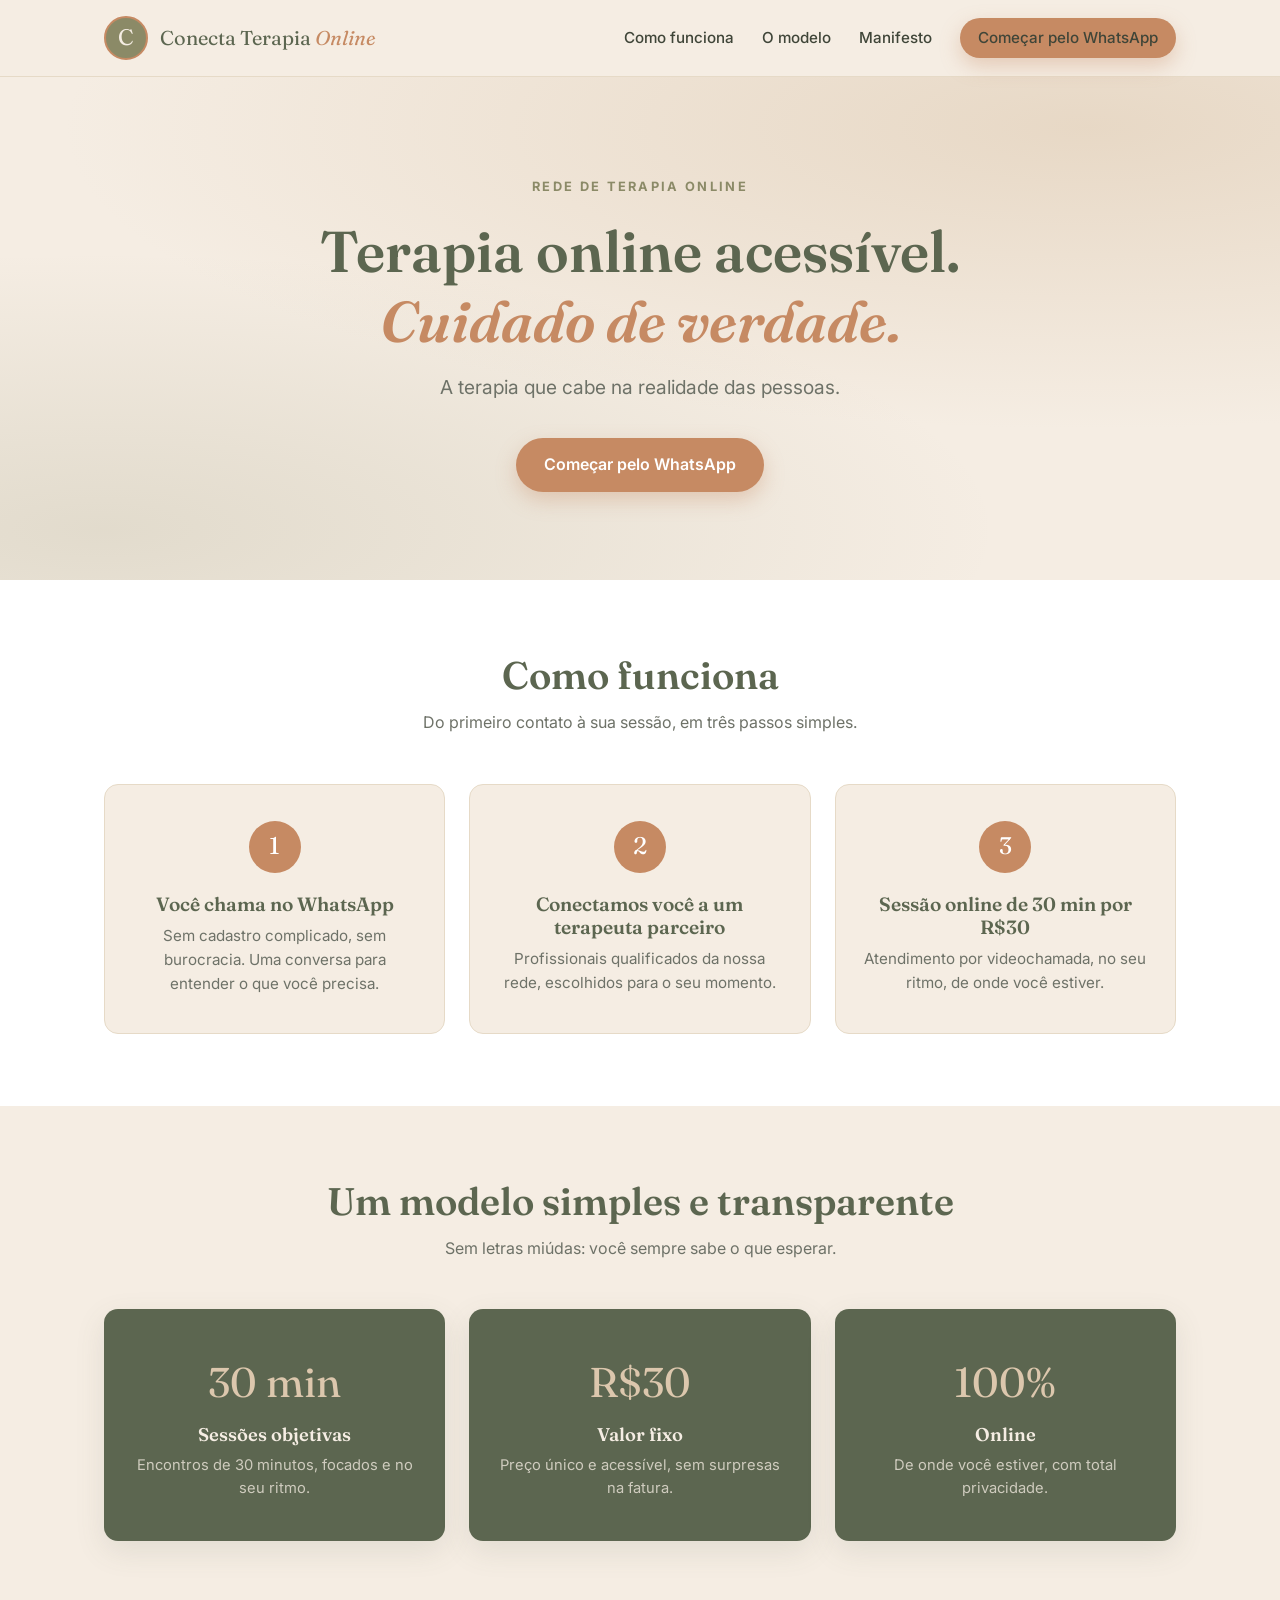
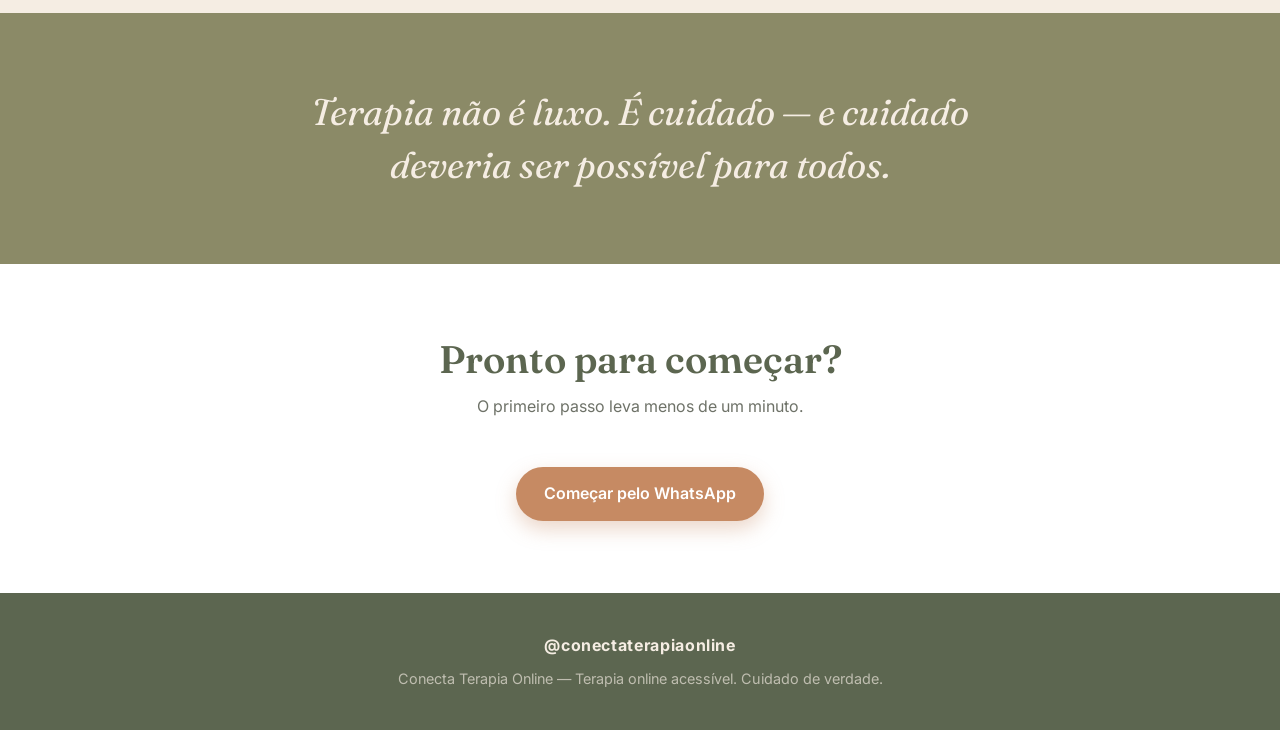
==== index.html @ 17792df7 "Esqueleto inicial: site público + painel de gestão (sem banco de dados)" ====
<!DOCTYPE html>
<html lang="pt-BR">
<head>
  <meta charset="UTF-8">
  <meta name="viewport" content="width=device-width, initial-scale=1.0">
  <title>Conecta Terapia Online — Terapia online acessível</title>
  <meta name="description" content="Terapia online acessível. Sessões de 30 minutos por R$30, com terapeutas parceiros. Cuidado de verdade.">
  <link rel="preconnect" href="https://fonts.googleapis.com">
  <link rel="preconnect" href="https://fonts.gstatic.com" crossorigin>
  <link href="https://fonts.googleapis.com/css2?family=Fraunces:ital,opsz,wght@0,9..144,400;0,9..144,600;1,9..144,400;1,9..144,600&family=Inter:wght@400;500;600;700&display=swap" rel="stylesheet">
  <link rel="stylesheet" href="css/style.css">
</head>
<body>

  <header class="cabecalho">
    <div class="container">
      <a class="marca" href="#">
        <span class="marca-selo">C</span>
        <span class="marca-nome">Conecta Terapia <span>Online</span></span>
      </a>
      <nav class="nav-links">
        <a href="#como-funciona">Como funciona</a>
        <a href="#modelo">O modelo</a>
        <a href="#manifesto">Manifesto</a>
        <a class="btn btn-primario btn-pequeno" href="#" data-whatsapp>Começar pelo WhatsApp</a>
      </nav>
    </div>
  </header>

  <main>
    <section class="hero">
      <div class="container">
        <span class="hero-selo">Rede de terapia online</span>
        <h1>Terapia online acessível. <em>Cuidado de verdade.</em></h1>
        <p class="hero-apoio">A terapia que cabe na realidade das pessoas.</p>
        <a class="btn btn-primario" href="#" data-whatsapp>Começar pelo WhatsApp</a>
      </div>
    </section>

    <section class="secao secao-alternada" id="como-funciona">
      <div class="container">
        <h2 class="secao-titulo">Como funciona</h2>
        <p class="secao-sub">Do primeiro contato à sua sessão, em três passos simples.</p>
        <div class="passos">
          <div class="passo">
            <div class="passo-numero">1</div>
            <h3>Você chama no WhatsApp</h3>
            <p>Sem cadastro complicado, sem burocracia. Uma conversa para entender o que você precisa.</p>
          </div>
          <div class="passo">
            <div class="passo-numero">2</div>
            <h3>Conectamos você a um terapeuta parceiro</h3>
            <p>Profissionais qualificados da nossa rede, escolhidos para o seu momento.</p>
          </div>
          <div class="passo">
            <div class="passo-numero">3</div>
            <h3>Sessão online de 30 min por R$30</h3>
            <p>Atendimento por videochamada, no seu ritmo, de onde você estiver.</p>
          </div>
        </div>
      </div>
    </section>

    <section class="secao" id="modelo">
      <div class="container">
        <h2 class="secao-titulo">Um modelo simples e transparente</h2>
        <p class="secao-sub">Sem letras miúdas: você sempre sabe o que esperar.</p>
        <div class="modelo-cards">
          <div class="modelo-card">
            <div class="valor">30 min</div>
            <h3>Sessões objetivas</h3>
            <p>Encontros de 30 minutos, focados e no seu ritmo.</p>
          </div>
          <div class="modelo-card">
            <div class="valor">R$30</div>
            <h3>Valor fixo</h3>
            <p>Preço único e acessível, sem surpresas na fatura.</p>
          </div>
          <div class="modelo-card">
            <div class="valor">100%</div>
            <h3>Online</h3>
            <p>De onde você estiver, com total privacidade.</p>
          </div>
        </div>
      </div>
    </section>

    <section class="secao manifesto" id="manifesto">
      <div class="container">
        <blockquote>Terapia não é luxo. É cuidado — e cuidado deveria ser possível para todos.</blockquote>
      </div>
    </section>

    <section class="secao secao-alternada">
      <div class="container" style="text-align: center;">
        <h2 class="secao-titulo">Pronto para começar?</h2>
        <p class="secao-sub">O primeiro passo leva menos de um minuto.</p>
        <a class="btn btn-primario" href="#" data-whatsapp>Começar pelo WhatsApp</a>
      </div>
    </section>
  </main>

  <footer class="rodape">
    <div class="container">
      <div class="assinatura">@conectaterapiaonline</div>
      <p>Conecta Terapia Online — Terapia online acessível. Cuidado de verdade.</p>
    </div>
  </footer>

</body>
</html>
---- css/style.css ----
/* ============================================================
   Conecta Terapia Online — Esqueleto
   Estilos compartilhados · Identidade v4
   ============================================================ */

:root {
  --oliva: #8B8A67;
  --creme: #F5EDE3;
  --bege: #DCC7AD;
  --terracota: #C68A63;
  --escuro: #5C6650;

  --branco: #FFFFFF;
  --texto: #3F4538;
  --texto-suave: #6E7268;
  --borda: #E6DAC7;
  --fundo: var(--creme);
  --sombra: 0 10px 30px rgba(92, 102, 80, 0.12);
  --raio: 14px;

  --fonte-titulo: 'Fraunces', Georgia, 'Times New Roman', serif;
  --fonte-texto: 'Inter', system-ui, -apple-system, 'Segoe UI', sans-serif;
}

/* ---------- Reset ---------- */
*, *::before, *::after { box-sizing: border-box; margin: 0; padding: 0; }

html { scroll-behavior: smooth; }

body {
  font-family: var(--fonte-texto);
  background: var(--fundo);
  color: var(--texto);
  line-height: 1.6;
  -webkit-font-smoothing: antialiased;
}

img { max-width: 100%; display: block; }
a { color: inherit; }

h1, h2, h3, h4 {
  font-family: var(--fonte-titulo);
  color: var(--escuro);
  line-height: 1.2;
  font-weight: 600;
}

.container {
  width: 100%;
  max-width: 1120px;
  margin: 0 auto;
  padding: 0 24px;
}

/* ---------- Botões ---------- */
.btn {
  display: inline-flex;
  align-items: center;
  justify-content: center;
  gap: 8px;
  padding: 14px 28px;
  border-radius: 999px;
  font-family: var(--fonte-texto);
  font-weight: 600;
  font-size: 1rem;
  text-decoration: none;
  border: none;
  cursor: pointer;
  transition: transform .15s ease, box-shadow .15s ease, background .15s ease;
}

.btn:hover { transform: translateY(-2px); }

.btn-primario {
  background: var(--terracota);
  color: #fff;
  box-shadow: 0 8px 20px rgba(198, 138, 99, 0.35);
}

.btn-primario:hover { background: #B87A55; }

.btn-oliva { background: var(--oliva); color: #fff; }
.btn-oliva:hover { background: #7A7A58; }

.btn-contorno {
  background: transparent;
  color: var(--escuro);
  border: 2px solid var(--oliva);
}

.btn-pequeno { padding: 8px 18px; font-size: .875rem; }

/* ---------- Site público ---------- */
.cabecalho {
  background: var(--creme);
  border-bottom: 1px solid var(--borda);
  position: sticky;
  top: 0;
  z-index: 50;
}

.cabecalho .container {
  display: flex;
  align-items: center;
  justify-content: space-between;
  padding-top: 16px;
  padding-bottom: 16px;
}

.marca { display: flex; align-items: center; gap: 12px; text-decoration: none; }

.marca-selo {
  width: 44px;
  height: 44px;
  border-radius: 50%;
  background: var(--oliva);
  color: var(--creme);
  display: flex;
  align-items: center;
  justify-content: center;
  font-family: var(--fonte-titulo);
  font-size: 1.4rem;
  border: 2px solid var(--terracota);
}

.marca-nome { font-family: var(--fonte-titulo); font-size: 1.25rem; color: var(--escuro); }
.marca-nome span { color: var(--terracota); font-style: italic; }

.nav-links { display: flex; gap: 28px; align-items: center; }
.nav-links a { text-decoration: none; font-weight: 500; color: var(--texto); font-size: .95rem; }
.nav-links a:hover { color: var(--terracota); }

/* Hero */
.hero {
  background:
    radial-gradient(ellipse 80% 60% at 85% 10%, rgba(220, 199, 173, .55), transparent),
    radial-gradient(ellipse 70% 55% at 8% 90%, rgba(139, 138, 103, .18), transparent),
    var(--creme);
  padding: 96px 0 88px;
  text-align: center;
}

.hero-selo {
  display: inline-block;
  font-size: .8rem;
  letter-spacing: .18em;
  text-transform: uppercase;
  color: var(--oliva);
  font-weight: 700;
  margin-bottom: 20px;
}

.hero h1 { font-size: clamp(2.2rem, 5vw, 3.6rem); max-width: 760px; margin: 0 auto 16px; }
.hero h1 em { color: var(--terracota); font-style: italic; }
.hero-apoio { font-size: 1.2rem; color: var(--texto-suave); max-width: 560px; margin: 0 auto 36px; }

/* Seções */
.secao { padding: 72px 0; }
.secao-alternada { background: var(--branco); }

.secao-titulo { text-align: center; font-size: clamp(1.7rem, 3.5vw, 2.4rem); margin-bottom: 12px; }
.secao-sub { text-align: center; color: var(--texto-suave); max-width: 620px; margin: 0 auto 48px; }

/* Passos */
.passos { display: grid; grid-template-columns: repeat(3, 1fr); gap: 24px; }

.passo {
  background: var(--creme);
  border: 1px solid var(--borda);
  border-radius: var(--raio);
  padding: 36px 28px;
  text-align: center;
}

.passo-numero {
  width: 52px; height: 52px;
  border-radius: 50%;
  background: var(--terracota);
  color: #fff;
  font-family: var(--fonte-titulo);
  font-size: 1.5rem;
  display: flex; align-items: center; justify-content: center;
  margin: 0 auto 20px;
}

.passo h3 { font-size: 1.2rem; margin-bottom: 8px; }
.passo p { color: var(--texto-suave); font-size: .95rem; }

/* Cards do modelo */
.modelo-cards { display: grid; grid-template-columns: repeat(3, 1fr); gap: 24px; }

.modelo-card {
  background: var(--escuro);
  color: var(--creme);
  border-radius: var(--raio);
  padding: 40px 28px;
  text-align: center;
  box-shadow: var(--sombra);
}

.modelo-card .valor { font-family: var(--fonte-titulo); font-size: 2.6rem; color: var(--bege); margin-bottom: 8px; }
.modelo-card h3 { color: var(--creme); font-size: 1.15rem; margin-bottom: 8px; }
.modelo-card p { color: rgba(245, 237, 227, .75); font-size: .92rem; }

/* Manifesto */
.manifesto { background: var(--oliva); color: var(--creme); text-align: center; }
.manifesto blockquote {
  font-family: var(--fonte-titulo);
  font-size: clamp(1.5rem, 3.4vw, 2.3rem);
  font-style: italic;
  max-width: 760px;
  margin: 0 auto;
  line-height: 1.45;
}

.rodape { background: var(--escuro); color: var(--creme); padding: 40px 0; text-align: center; }
.rodape .assinatura { font-weight: 700; letter-spacing: .04em; }
.rodape p { color: rgba(245, 237, 227, .65); font-size: .9rem; margin-top: 8px; }

/* ---------- Painel admin ---------- */
.faixa-esqueleto {
  background: var(--terracota);
  color: #fff;
  text-align: center;
  font-size: .8rem;
  font-weight: 700;
  letter-spacing: .12em;
  text-transform: uppercase;
  padding: 10px 16px;
  position: sticky;
  top: 0;
  z-index: 100;
}

/* Login */
.tela-login {
  min-height: calc(100vh - 41px);
  display: flex;
  align-items: center;
  justify-content: center;
  padding: 24px;
  background:
    radial-gradient(ellipse 70% 50% at 85% 15%, rgba(220, 199, 173, .5), transparent),
    var(--creme);
}

.cartao-login {
  background: var(--branco);
  border: 1px solid var(--borda);
  border-radius: var(--raio);
  box-shadow: var(--sombra);
  padding: 44px 40px;
  width: 100%;
  max-width: 400px;
  text-align: center;
}

.cartao-login h2 { margin-bottom: 8px; }
.cartao-login .dica { color: var(--texto-suave); font-size: .9rem; margin-bottom: 24px; }

/* Painel */
.painel { display: none; min-height: calc(100vh - 41px); }
.painel.ativo { display: block; }

.painel-topo {
  background: var(--escuro);
  color: var(--creme);
  padding: 18px 0;
}

.painel-topo .container {
  display: flex;
  align-items: center;
  justify-content: space-between;
  gap: 16px;
  flex-wrap: wrap;
}

.painel-topo h1 { color: var(--creme); font-size: 1.3rem; }
.painel-topo .marca-selo { width: 38px; height: 38px; font-size: 1.1rem; }

.abas {
  background: var(--branco);
  border-bottom: 1px solid var(--borda);
  position: sticky;
  top: 41px;
  z-index: 50;
}

.abas .container { display: flex; gap: 4px; overflow-x: auto; padding-top: 0; padding-bottom: 0; }

.aba-btn {
  background: none;
  border: none;
  font-family: var(--fonte-texto);
  font-size: .95rem;
  font-weight: 600;
  color: var(--texto-suave);
  padding: 16px 18px;
  cursor: pointer;
  border-bottom: 3px solid transparent;
  white-space: nowrap;
}

.aba-btn:hover { color: var(--escuro); }
.aba-btn.ativa { color: var(--escuro); border-bottom-color: var(--terracota); }

.aba-painel { display: none; padding: 36px 0 64px; }
.aba-painel.ativa { display: block; }

.aba-painel h2 { margin-bottom: 24px; font-size: 1.6rem; }

/* Cards de resumo */
.resumo-cards {
  display: grid;
  grid-template-columns: repeat(auto-fit, minmax(180px, 1fr));
  gap: 18px;
  margin-bottom: 36px;
}

.resumo-card {
  background: var(--branco);
  border: 1px solid var(--borda);
  border-radius: var(--raio);
  padding: 24px 20px;
  box-shadow: var(--sombra);
}

.resumo-card .rotulo { font-size: .8rem; text-transform: uppercase; letter-spacing: .08em; color: var(--texto-suave); font-weight: 600; margin-bottom: 8px; }
.resumo-card .numero { font-family: var(--fonte-titulo); font-size: 2rem; color: var(--escuro); }
.resumo-card.destaque { background: var(--oliva); border-color: var(--oliva); }
.resumo-card.destaque .rotulo, .resumo-card.destaque .numero { color: var(--creme); }
.resumo-card.alerta { background: var(--terracota); border-color: var(--terracota); }
.resumo-card.alerta .rotulo, .resumo-card.alerta .numero { color: #fff; }

/* Tabelas */
.tabela-wrap { overflow-x: auto; background: var(--branco); border: 1px solid var(--borda); border-radius: var(--raio); box-shadow: var(--sombra); }

table { width: 100%; border-collapse: collapse; font-size: .92rem; min-width: 640px; }
thead th {
  text-align: left;
  padding: 14px 16px;
  background: var(--escuro);
  color: var(--creme);
  font-weight: 600;
  font-size: .82rem;
  text-transform: uppercase;
  letter-spacing: .06em;
  white-space: nowrap;
}
thead th:first-child { border-radius: var(--raio) 0 0 0; }
thead th:last-child { border-radius: 0 var(--raio) 0 0; }
tbody td { padding: 13px 16px; border-top: 1px solid var(--borda); vertical-align: middle; }
tbody tr:hover { background: rgba(139, 138, 103, .07); }

.selo-status {
  display: inline-block;
  padding: 4px 12px;
  border-radius: 999px;
  font-size: .78rem;
  font-weight: 700;
  text-transform: uppercase;
  letter-spacing: .05em;
  white-space: nowrap;
}
.selo-status.ativo, .selo-status.pago, .selo-status.atendimento { background: rgba(139, 138, 103, .18); color: var(--escuro); }
.selo-status.inativo { background: rgba(110, 114, 104, .15); color: var(--texto-suave); }
.selo-status.pendente, .selo-status.aguardando { background: rgba(198, 138, 99, .2); color: #9A5F36; }

/* Formulários */
.formulario {
  background: var(--branco);
  border: 1px solid var(--borda);
  border-radius: var(--raio);
  padding: 28px;
  margin-top: 28px;
  box-shadow: var(--sombra);
}

.formulario h3 { margin-bottom: 18px; font-size: 1.2rem; }

.form-linha { display: grid; grid-template-columns: repeat(auto-fit, minmax(200px, 1fr)); gap: 16px; margin-bottom: 18px; }

.campo label { display: block; font-size: .85rem; font-weight: 600; color: var(--escuro); margin-bottom: 6px; }

.campo input, .campo select {
  width: 100%;
  padding: 11px 14px;
  border: 1px solid var(--borda);
  border-radius: 10px;
  font-family: var(--fonte-texto);
  font-size: .95rem;
  background: var(--creme);
  color: var(--texto);
}

.campo input:focus, .campo select:focus {
  outline: 2px solid var(--oliva);
  outline-offset: 1px;
  border-color: var(--oliva);
}

.form-acoes { display: flex; gap: 12px; flex-wrap: wrap; }

/* Distribuição */
.distribuicao-box {
  background: var(--branco);
  border: 1px solid var(--borda);
  border-radius: var(--raio);
  padding: 28px;
  box-shadow: var(--sombra);
  margin-bottom: 28px;
}

.sugestao {
  margin-top: 14px;
  padding: 12px 16px;
  background: rgba(139, 138, 103, .12);
  border-left: 4px solid var(--oliva);
  border-radius: 0 10px 10px 0;
  font-size: .92rem;
  color: var(--escuro);
}

/* Config */
.config-box {
  background: var(--branco);
  border: 1px solid var(--borda);
  border-radius: var(--raio);
  padding: 28px;
  box-shadow: var(--sombra);
  max-width: 560px;
}

.aviso { font-size: .85rem; color: var(--texto-suave); margin-top: 12px; }

/* ---------- Responsivo ---------- */
@media (max-width: 860px) {
  .passos, .modelo-cards { grid-template-columns: 1fr; }
  .nav-links a:not(.btn) { display: none; }
  .hero { padding: 64px 0 60px; }
  .secao { padding: 52px 0; }
}

@media (max-width: 560px) {
  .cartao-login { padding: 32px 24px; }
  .formulario, .distribuicao-box, .config-box { padding: 20px; }
  .painel-topo .container { flex-direction: column; align-items: flex-start; }
}
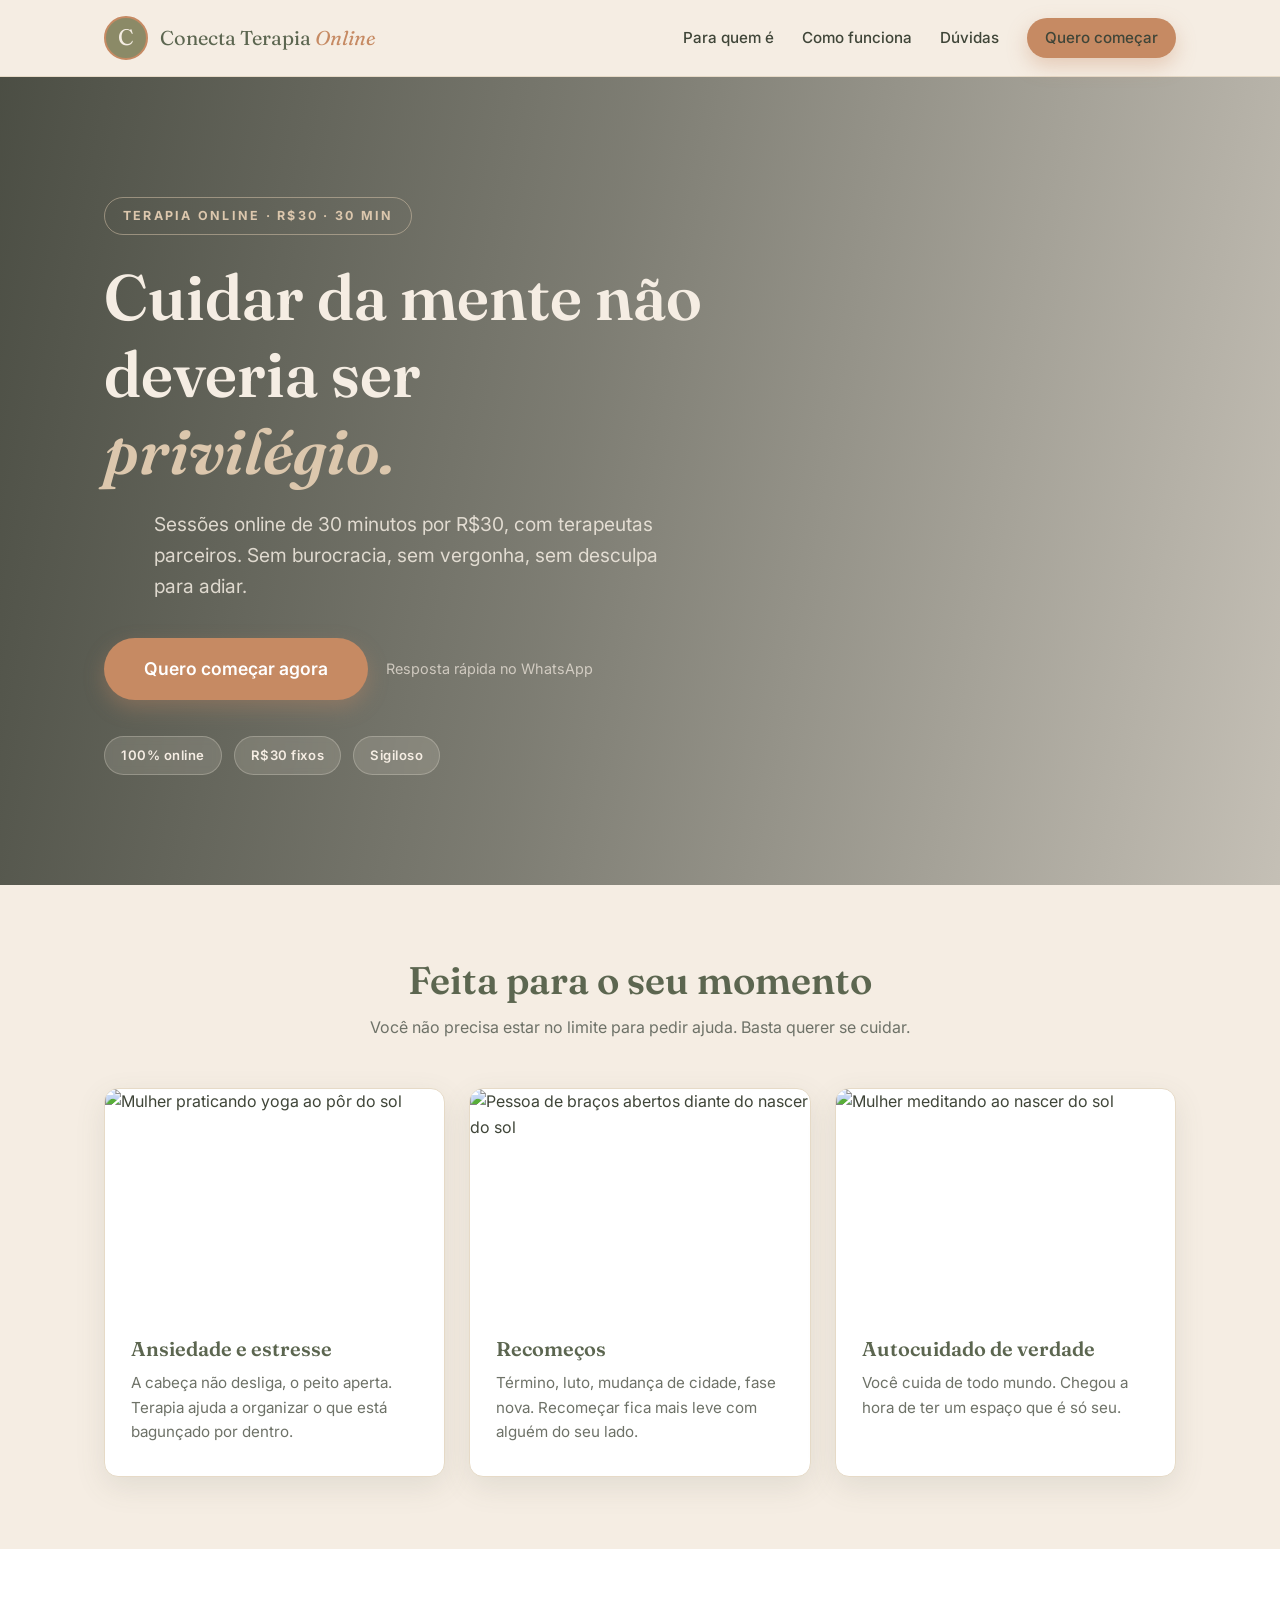
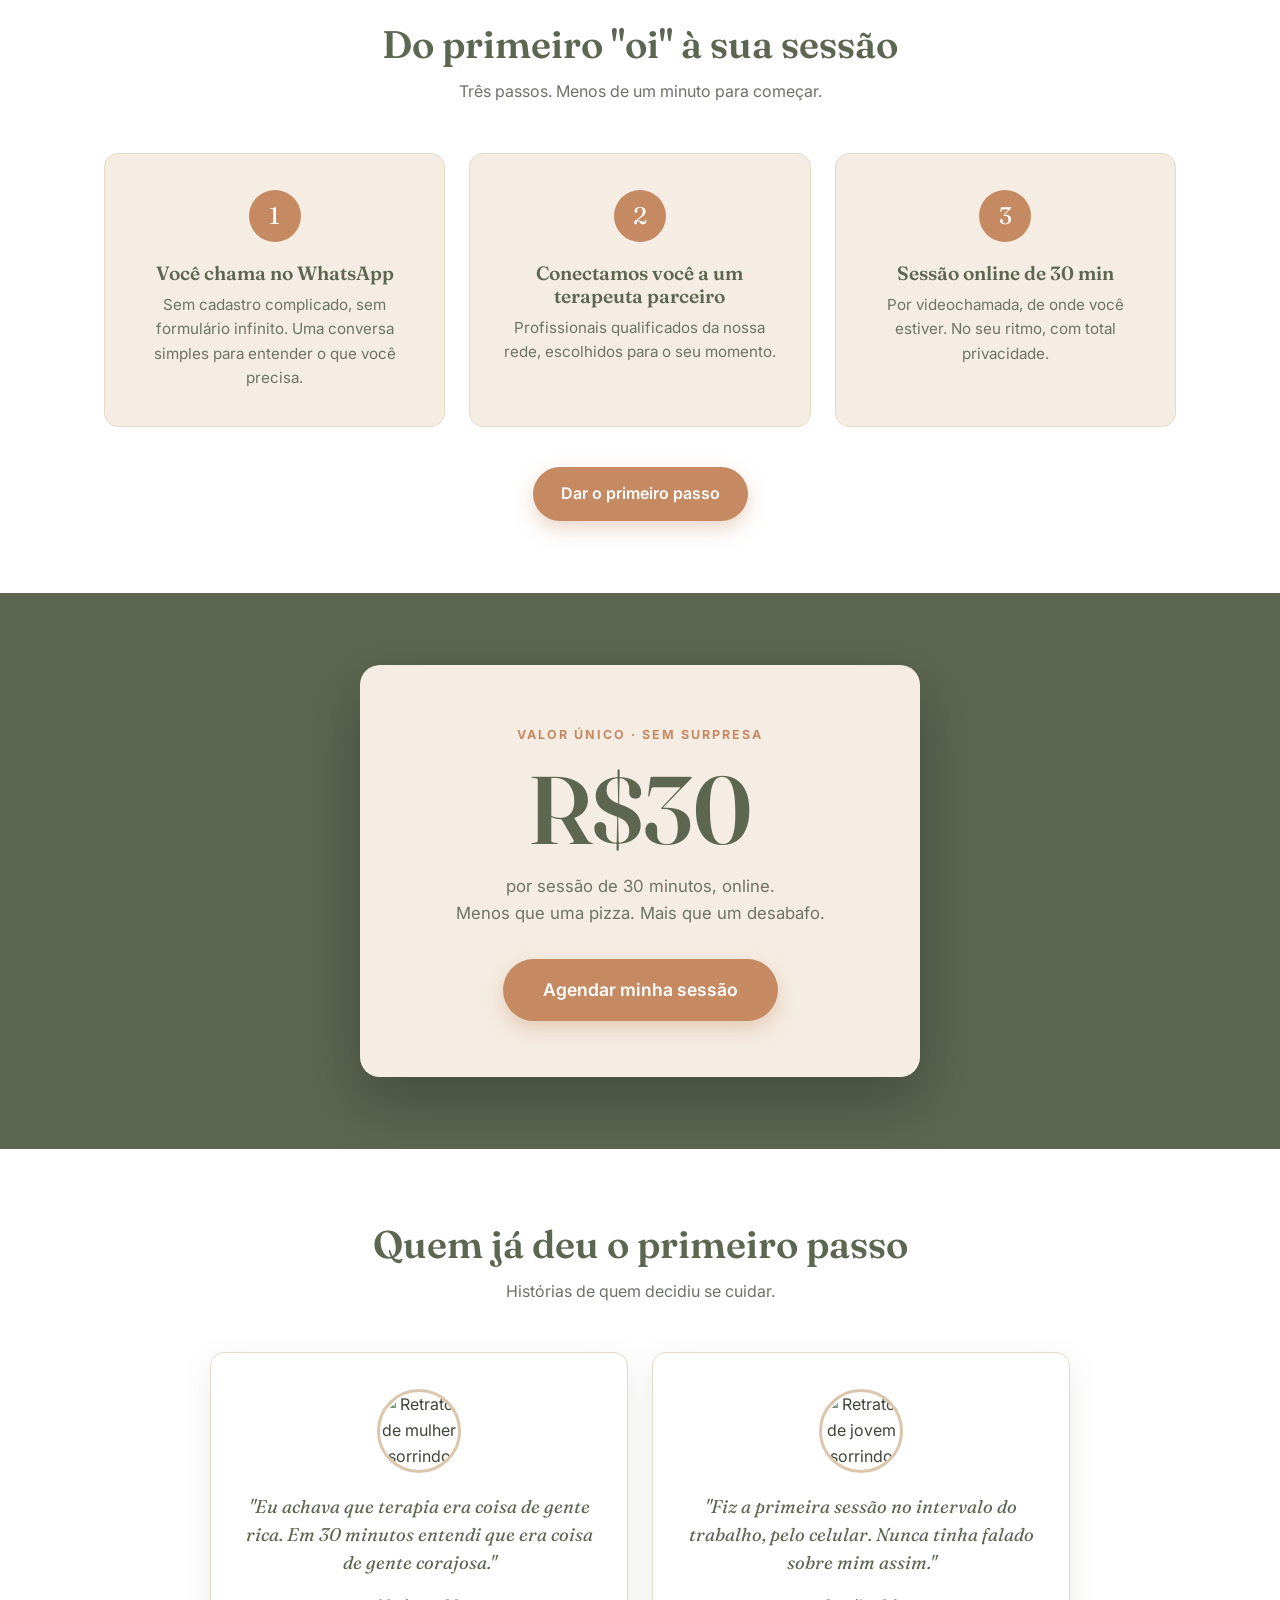
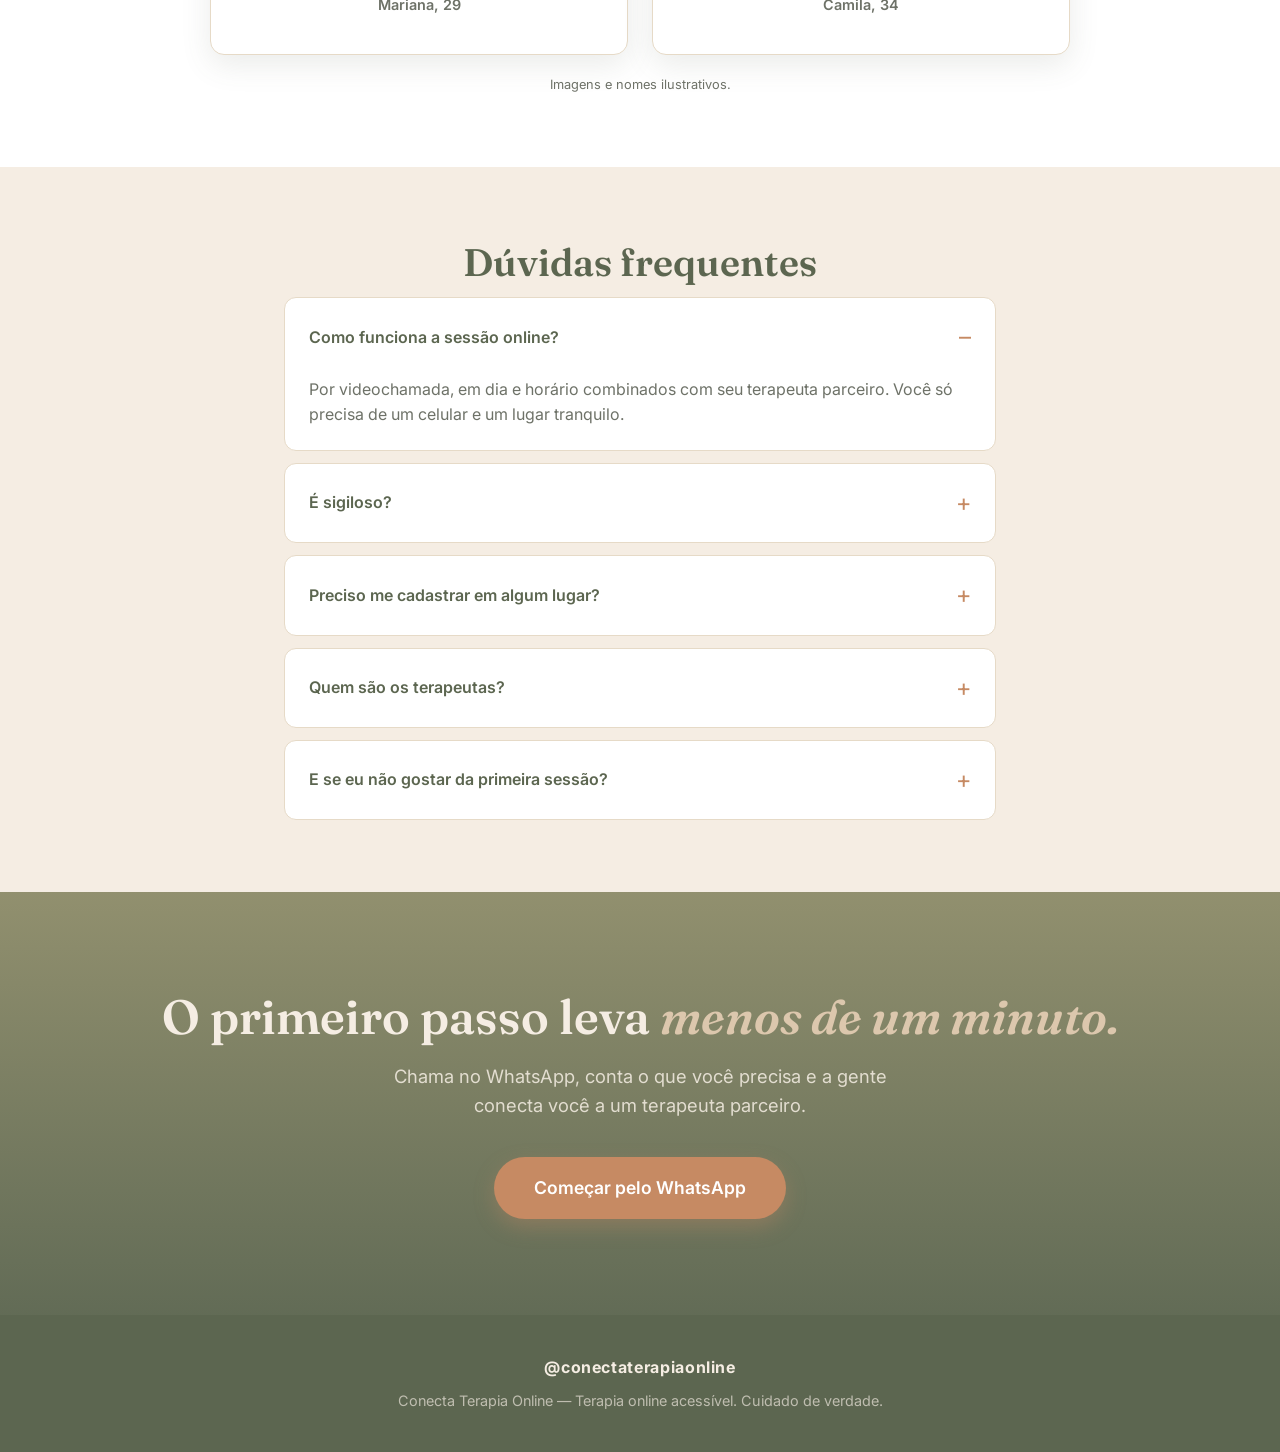
==== commit e3c5070b: "Redesign do site público: visual moderno focado em conversão, com fotos reais" ====
--- a/index.html
+++ b/index.html
@@ -19,33 +19,76 @@
         <span class="marca-nome">Conecta Terapia <span>Online</span></span>
       </a>
       <nav class="nav-links">
+        <a href="#para-quem">Para quem é</a>
         <a href="#como-funciona">Como funciona</a>
-        <a href="#modelo">O modelo</a>
-        <a href="#manifesto">Manifesto</a>
-        <a class="btn btn-primario btn-pequeno" href="#" data-whatsapp>Começar pelo WhatsApp</a>
+        <a href="#faq">Dúvidas</a>
+        <a class="btn btn-primario btn-pequeno" href="#" data-whatsapp>Quero começar</a>
       </nav>
     </div>
   </header>
 
   <main>
-    <section class="hero">
+    <!-- HERO -->
+    <section class="hero-novo">
       <div class="container">
-        <span class="hero-selo">Rede de terapia online</span>
-        <h1>Terapia online acessível. <em>Cuidado de verdade.</em></h1>
-        <p class="hero-apoio">A terapia que cabe na realidade das pessoas.</p>
-        <a class="btn btn-primario" href="#" data-whatsapp>Começar pelo WhatsApp</a>
+        <div class="hero-conteudo">
+          <span class="hero-selo">Terapia online · R$30 · 30 min</span>
+          <h1>Cuidar da mente não deveria ser <em>privilégio.</em></h1>
+          <p class="hero-apoio">Sessões online de 30 minutos por R$30, com terapeutas parceiros. Sem burocracia, sem vergonha, sem desculpa para adiar.</p>
+          <div class="hero-acoes">
+            <a class="btn btn-primario btn-grande" href="#" data-whatsapp>Quero começar agora</a>
+            <span class="hero-micro">Resposta rápida no WhatsApp</span>
+          </div>
+          <div class="hero-confianca">
+            <span>100% online</span>
+            <span>R$30 fixos</span>
+            <span>Sigiloso</span>
+          </div>
+        </div>
       </div>
     </section>
 
+    <!-- PARA QUEM É -->
+    <section class="secao" id="para-quem">
+      <div class="container">
+        <h2 class="secao-titulo">Feita para o seu momento</h2>
+        <p class="secao-sub">Você não precisa estar no limite para pedir ajuda. Basta querer se cuidar.</p>
+        <div class="dor-cards">
+          <article class="dor-card">
+            <img src="https://images.unsplash.com/photo-1544367567-0f2fcb009e0b?auto=format&fit=crop&w=800&q=80" alt="Mulher praticando yoga ao pôr do sol" loading="lazy">
+            <div class="dor-card-texto">
+              <h3>Ansiedade e estresse</h3>
+              <p>A cabeça não desliga, o peito aperta. Terapia ajuda a organizar o que está bagunçado por dentro.</p>
+            </div>
+          </article>
+          <article class="dor-card">
+            <img src="https://images.unsplash.com/photo-1499209974431-9dddcece7f88?auto=format&fit=crop&w=800&q=80" alt="Pessoa de braços abertos diante do nascer do sol" loading="lazy">
+            <div class="dor-card-texto">
+              <h3>Recomeços</h3>
+              <p>Término, luto, mudança de cidade, fase nova. Recomeçar fica mais leve com alguém do seu lado.</p>
+            </div>
+          </article>
+          <article class="dor-card">
+            <img src="https://images.unsplash.com/photo-1506126613408-eca07ce68773?auto=format&fit=crop&w=800&q=80" alt="Mulher meditando ao nascer do sol" loading="lazy">
+            <div class="dor-card-texto">
+              <h3>Autocuidado de verdade</h3>
+              <p>Você cuida de todo mundo. Chegou a hora de ter um espaço que é só seu.</p>
+            </div>
+          </article>
+        </div>
+      </div>
+    </section>
+
+    <!-- COMO FUNCIONA -->
     <section class="secao secao-alternada" id="como-funciona">
       <div class="container">
-        <h2 class="secao-titulo">Como funciona</h2>
-        <p class="secao-sub">Do primeiro contato à sua sessão, em três passos simples.</p>
+        <h2 class="secao-titulo">Do primeiro "oi" à sua sessão</h2>
+        <p class="secao-sub">Três passos. Menos de um minuto para começar.</p>
         <div class="passos">
           <div class="passo">
             <div class="passo-numero">1</div>
             <h3>Você chama no WhatsApp</h3>
-            <p>Sem cadastro complicado, sem burocracia. Uma conversa para entender o que você precisa.</p>
+            <p>Sem cadastro complicado, sem formulário infinito. Uma conversa simples para entender o que você precisa.</p>
           </div>
           <div class="passo">
             <div class="passo-numero">2</div>
@@ -54,48 +97,84 @@
           </div>
           <div class="passo">
             <div class="passo-numero">3</div>
-            <h3>Sessão online de 30 min por R$30</h3>
-            <p>Atendimento por videochamada, no seu ritmo, de onde você estiver.</p>
+            <h3>Sessão online de 30 min</h3>
+            <p>Por videochamada, de onde você estiver. No seu ritmo, com total privacidade.</p>
           </div>
+        </div>
+        <div style="text-align:center; margin-top: 40px;">
+          <a class="btn btn-primario" href="#" data-whatsapp>Dar o primeiro passo</a>
         </div>
       </div>
     </section>
 
-    <section class="secao" id="modelo">
+    <!-- PREÇO -->
+    <section class="secao preco-secao">
       <div class="container">
-        <h2 class="secao-titulo">Um modelo simples e transparente</h2>
-        <p class="secao-sub">Sem letras miúdas: você sempre sabe o que esperar.</p>
-        <div class="modelo-cards">
-          <div class="modelo-card">
-            <div class="valor">30 min</div>
-            <h3>Sessões objetivas</h3>
-            <p>Encontros de 30 minutos, focados e no seu ritmo.</p>
-          </div>
-          <div class="modelo-card">
-            <div class="valor">R$30</div>
-            <h3>Valor fixo</h3>
-            <p>Preço único e acessível, sem surpresas na fatura.</p>
-          </div>
-          <div class="modelo-card">
-            <div class="valor">100%</div>
-            <h3>Online</h3>
-            <p>De onde você estiver, com total privacidade.</p>
-          </div>
+        <div class="preco-card">
+          <span class="preco-selo">Valor único · Sem surpresa</span>
+          <div class="preco-valor">R$30</div>
+          <p class="preco-desc">por sessão de 30 minutos, online.<br>Menos que uma pizza. Mais que um desabafo.</p>
+          <a class="btn btn-primario btn-grande" href="#" data-whatsapp>Agendar minha sessão</a>
         </div>
       </div>
     </section>
 
-    <section class="secao manifesto" id="manifesto">
+    <!-- DEPOIMENTOS -->
+    <section class="secao secao-alternada">
       <div class="container">
-        <blockquote>Terapia não é luxo. É cuidado — e cuidado deveria ser possível para todos.</blockquote>
+        <h2 class="secao-titulo">Quem já deu o primeiro passo</h2>
+        <p class="secao-sub">Histórias de quem decidiu se cuidar.</p>
+        <div class="depo-cards">
+          <article class="depo-card">
+            <img src="https://images.unsplash.com/photo-1573497019940-1c28c88b4f3e?auto=format&fit=crop&w=400&q=80" alt="Retrato de mulher sorrindo" loading="lazy">
+            <blockquote>"Eu achava que terapia era coisa de gente rica. Em 30 minutos entendi que era coisa de gente corajosa."</blockquote>
+            <cite>Mariana, 29</cite>
+          </article>
+          <article class="depo-card">
+            <img src="https://images.unsplash.com/photo-1580489944761-15a19d654956?auto=format&fit=crop&w=400&q=80" alt="Retrato de jovem sorrindo" loading="lazy">
+            <blockquote>"Fiz a primeira sessão no intervalo do trabalho, pelo celular. Nunca tinha falado sobre mim assim."</blockquote>
+            <cite>Camila, 34</cite>
+          </article>
+        </div>
+        <p class="nota-ilustrativa">Imagens e nomes ilustrativos.</p>
       </div>
     </section>
 
-    <section class="secao secao-alternada">
-      <div class="container" style="text-align: center;">
-        <h2 class="secao-titulo">Pronto para começar?</h2>
-        <p class="secao-sub">O primeiro passo leva menos de um minuto.</p>
-        <a class="btn btn-primario" href="#" data-whatsapp>Começar pelo WhatsApp</a>
+    <!-- FAQ -->
+    <section class="secao" id="faq">
+      <div class="container container-estreito">
+        <h2 class="secao-titulo">Dúvidas frequentes</h2>
+        <div class="faq-lista">
+          <details class="faq-item" open>
+            <summary>Como funciona a sessão online?</summary>
+            <p>Por videochamada, em dia e horário combinados com seu terapeuta parceiro. Você só precisa de um celular e um lugar tranquilo.</p>
+          </details>
+          <details class="faq-item">
+            <summary>É sigiloso?</summary>
+            <p>Totalmente. Tudo o que você compartilha na sessão é protegido pelo sigilo profissional do terapeuta.</p>
+          </details>
+          <details class="faq-item">
+            <summary>Preciso me cadastrar em algum lugar?</summary>
+            <p>Não. O primeiro contato é direto pelo WhatsApp — sem formulários, sem burocracia.</p>
+          </details>
+          <details class="faq-item">
+            <summary>Quem são os terapeutas?</summary>
+            <p>Profissionais parceiros qualificados da nossa rede, selecionados pela Conecta Terapia Online.</p>
+          </details>
+          <details class="faq-item">
+            <summary>E se eu não gostar da primeira sessão?</summary>
+            <p>Sem problema e sem compromisso. Você pode pedir para trocar de terapeuta parceiro ou simplesmente não continuar.</p>
+          </details>
+        </div>
+      </div>
+    </section>
+
+    <!-- CTA FINAL -->
+    <section class="cta-final">
+      <div class="container">
+        <h2>O primeiro passo leva <em>menos de um minuto.</em></h2>
+        <p>Chama no WhatsApp, conta o que você precisa e a gente conecta você a um terapeuta parceiro.</p>
+        <a class="btn btn-primario btn-grande" href="#" data-whatsapp>Começar pelo WhatsApp</a>
       </div>
     </section>
   </main>
@@ -107,5 +186,11 @@
     </div>
   </footer>
 
+  <!-- Barra fixa mobile -->
+  <div class="barra-cta-mobile">
+    <a class="btn btn-primario" href="#" data-whatsapp>Começar agora · R$30</a>
+  </div>
+
+  <script src="js/site.js"></script>
 </body>
 </html>
--- a/css/style.css
+++ b/css/style.css
@@ -434,12 +434,229 @@
 
 .aviso { font-size: .85rem; color: var(--texto-suave); margin-top: 12px; }
 
+/* ---------- Site público v2 — moderno e focado em conversão ---------- */
+
+.btn-grande { padding: 17px 40px; font-size: 1.1rem; }
+
+.container-estreito { max-width: 760px; }
+
+/* Hero com imagem */
+.hero-novo {
+  position: relative;
+  color: var(--creme);
+  padding: 120px 0 110px;
+  background:
+    linear-gradient(100deg, rgba(52, 56, 46, .88) 0%, rgba(52, 56, 46, .62) 45%, rgba(52, 56, 46, .25) 100%),
+    url('https://images.unsplash.com/photo-1506126613408-eca07ce68773?auto=format&fit=crop&w=1600&q=80') center/cover no-repeat;
+}
+
+.hero-novo .hero-conteudo { max-width: 620px; }
+
+.hero-novo .hero-selo {
+  display: inline-block;
+  font-size: .78rem;
+  letter-spacing: .18em;
+  text-transform: uppercase;
+  font-weight: 700;
+  color: var(--bege);
+  border: 1px solid rgba(220, 199, 173, .5);
+  border-radius: 999px;
+  padding: 8px 18px;
+  margin-bottom: 24px;
+}
+
+.hero-novo h1 {
+  color: var(--creme);
+  font-size: clamp(2.4rem, 5.5vw, 4rem);
+  margin-bottom: 20px;
+}
+
+.hero-novo h1 em { color: var(--bege); font-style: italic; }
+
+.hero-novo .hero-apoio {
+  font-size: 1.2rem;
+  color: rgba(245, 237, 227, .85);
+  margin-bottom: 36px;
+  max-width: 520px;
+}
+
+.hero-acoes { display: flex; align-items: center; gap: 18px; flex-wrap: wrap; margin-bottom: 36px; }
+.hero-micro { font-size: .9rem; color: rgba(245, 237, 227, .7); }
+
+.hero-confianca { display: flex; gap: 12px; flex-wrap: wrap; }
+.hero-confianca span {
+  font-size: .82rem;
+  font-weight: 600;
+  letter-spacing: .04em;
+  color: var(--creme);
+  background: rgba(245, 237, 227, .14);
+  border: 1px solid rgba(245, 237, 227, .25);
+  padding: 8px 16px;
+  border-radius: 999px;
+  backdrop-filter: blur(4px);
+}
+
+/* Cards "para quem é" */
+.dor-cards { display: grid; grid-template-columns: repeat(3, 1fr); gap: 24px; }
+
+.dor-card {
+  background: var(--branco);
+  border: 1px solid var(--borda);
+  border-radius: var(--raio);
+  overflow: hidden;
+  box-shadow: var(--sombra);
+  transition: transform .2s ease;
+}
+
+.dor-card:hover { transform: translateY(-4px); }
+
+.dor-card img { width: 100%; height: 220px; object-fit: cover; }
+
+.dor-card-texto { padding: 28px 26px 32px; }
+.dor-card-texto h3 { font-size: 1.25rem; margin-bottom: 10px; }
+.dor-card-texto p { color: var(--texto-suave); font-size: .95rem; }
+
+/* Preço em destaque */
+.preco-secao { background: var(--escuro); }
+
+.preco-card {
+  max-width: 560px;
+  margin: 0 auto;
+  text-align: center;
+  background: var(--creme);
+  border-radius: 20px;
+  padding: 56px 40px;
+  box-shadow: 0 24px 60px rgba(0, 0, 0, .25);
+}
+
+.preco-selo {
+  display: inline-block;
+  font-size: .78rem;
+  letter-spacing: .16em;
+  text-transform: uppercase;
+  font-weight: 700;
+  color: var(--terracota);
+  margin-bottom: 16px;
+}
+
+.preco-valor {
+  font-family: var(--fonte-titulo);
+  font-size: clamp(4rem, 10vw, 6rem);
+  font-weight: 600;
+  color: var(--escuro);
+  line-height: 1;
+  margin-bottom: 16px;
+}
+
+.preco-desc { color: var(--texto-suave); font-size: 1.05rem; margin-bottom: 32px; }
+
+/* Depoimentos */
+.depo-cards { display: grid; grid-template-columns: repeat(2, 1fr); gap: 24px; max-width: 860px; margin: 0 auto; }
+
+.depo-card {
+  background: var(--branco);
+  border: 1px solid var(--borda);
+  border-radius: var(--raio);
+  padding: 36px 32px;
+  box-shadow: var(--sombra);
+  text-align: center;
+}
+
+.depo-card img {
+  width: 84px; height: 84px;
+  border-radius: 50%;
+  object-fit: cover;
+  margin: 0 auto 20px;
+  border: 3px solid var(--bege);
+}
+
+.depo-card blockquote {
+  font-family: var(--fonte-titulo);
+  font-style: italic;
+  font-size: 1.15rem;
+  color: var(--escuro);
+  line-height: 1.5;
+  margin-bottom: 16px;
+}
+
+.depo-card cite { font-style: normal; font-weight: 600; color: var(--texto-suave); font-size: .9rem; }
+
+.nota-ilustrativa { text-align: center; color: var(--texto-suave); font-size: .8rem; margin-top: 20px; }
+
+/* FAQ */
+.faq-lista { display: flex; flex-direction: column; gap: 12px; }
+
+.faq-item {
+  background: var(--branco);
+  border: 1px solid var(--borda);
+  border-radius: 12px;
+  overflow: hidden;
+}
+
+.faq-item summary {
+  padding: 20px 24px;
+  font-weight: 600;
+  color: var(--escuro);
+  cursor: pointer;
+  list-style: none;
+  display: flex;
+  justify-content: space-between;
+  align-items: center;
+  gap: 16px;
+}
+
+.faq-item summary::-webkit-details-marker { display: none; }
+.faq-item summary::after {
+  content: '+';
+  font-size: 1.5rem;
+  color: var(--terracota);
+  font-weight: 400;
+  flex-shrink: 0;
+}
+.faq-item[open] summary::after { content: '–'; }
+
+.faq-item p { padding: 0 24px 22px; color: var(--texto-suave); }
+
+/* CTA final */
+.cta-final {
+  background:
+    linear-gradient(180deg, rgba(139, 138, 103, .94), rgba(92, 102, 80, .96)),
+    url('https://images.unsplash.com/photo-1544367567-0f2fcb009e0b?auto=format&fit=crop&w=1600&q=80') center/cover no-repeat;
+  color: var(--creme);
+  text-align: center;
+  padding: 96px 0;
+}
+
+.cta-final h2 { color: var(--creme); font-size: clamp(2rem, 4.5vw, 3rem); margin-bottom: 16px; }
+.cta-final h2 em { color: var(--bege); font-style: italic; }
+.cta-final p { color: rgba(245, 237, 227, .85); font-size: 1.15rem; max-width: 560px; margin: 0 auto 36px; }
+
+/* Barra fixa mobile */
+.barra-cta-mobile {
+  display: none;
+  position: fixed;
+  bottom: 0; left: 0; right: 0;
+  padding: 12px 16px calc(12px + env(safe-area-inset-bottom));
+  background: rgba(245, 237, 227, .96);
+  border-top: 1px solid var(--borda);
+  z-index: 90;
+  backdrop-filter: blur(8px);
+}
+
+.barra-cta-mobile .btn { width: 100%; }
+
 /* ---------- Responsivo ---------- */
 @media (max-width: 860px) {
   .passos, .modelo-cards { grid-template-columns: 1fr; }
   .nav-links a:not(.btn) { display: none; }
   .hero { padding: 64px 0 60px; }
   .secao { padding: 52px 0; }
+  .dor-cards { grid-template-columns: 1fr; }
+  .depo-cards { grid-template-columns: 1fr; }
+  .hero-novo { padding: 88px 0 80px; }
+  .cta-final { padding: 72px 0; }
+  .barra-cta-mobile { display: block; }
+  body { padding-bottom: 76px; }
 }
 
 @media (max-width: 560px) {
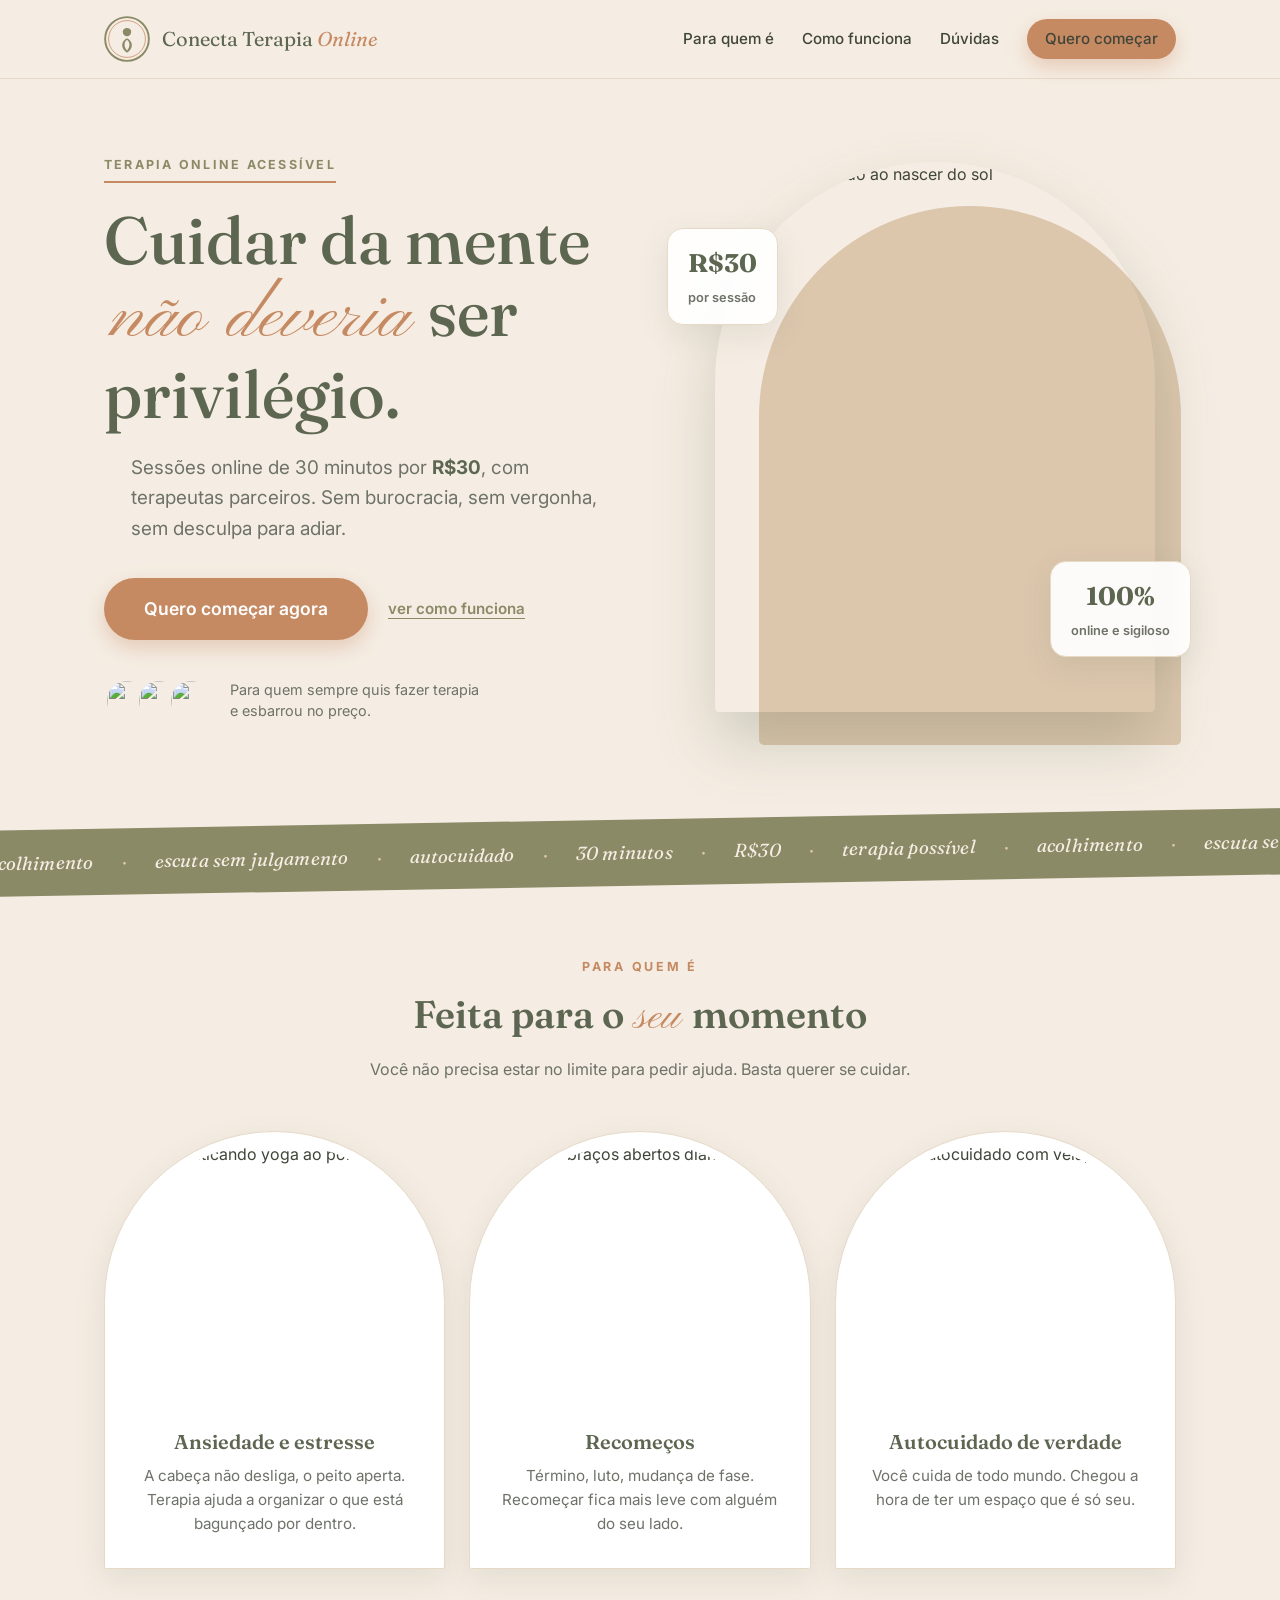
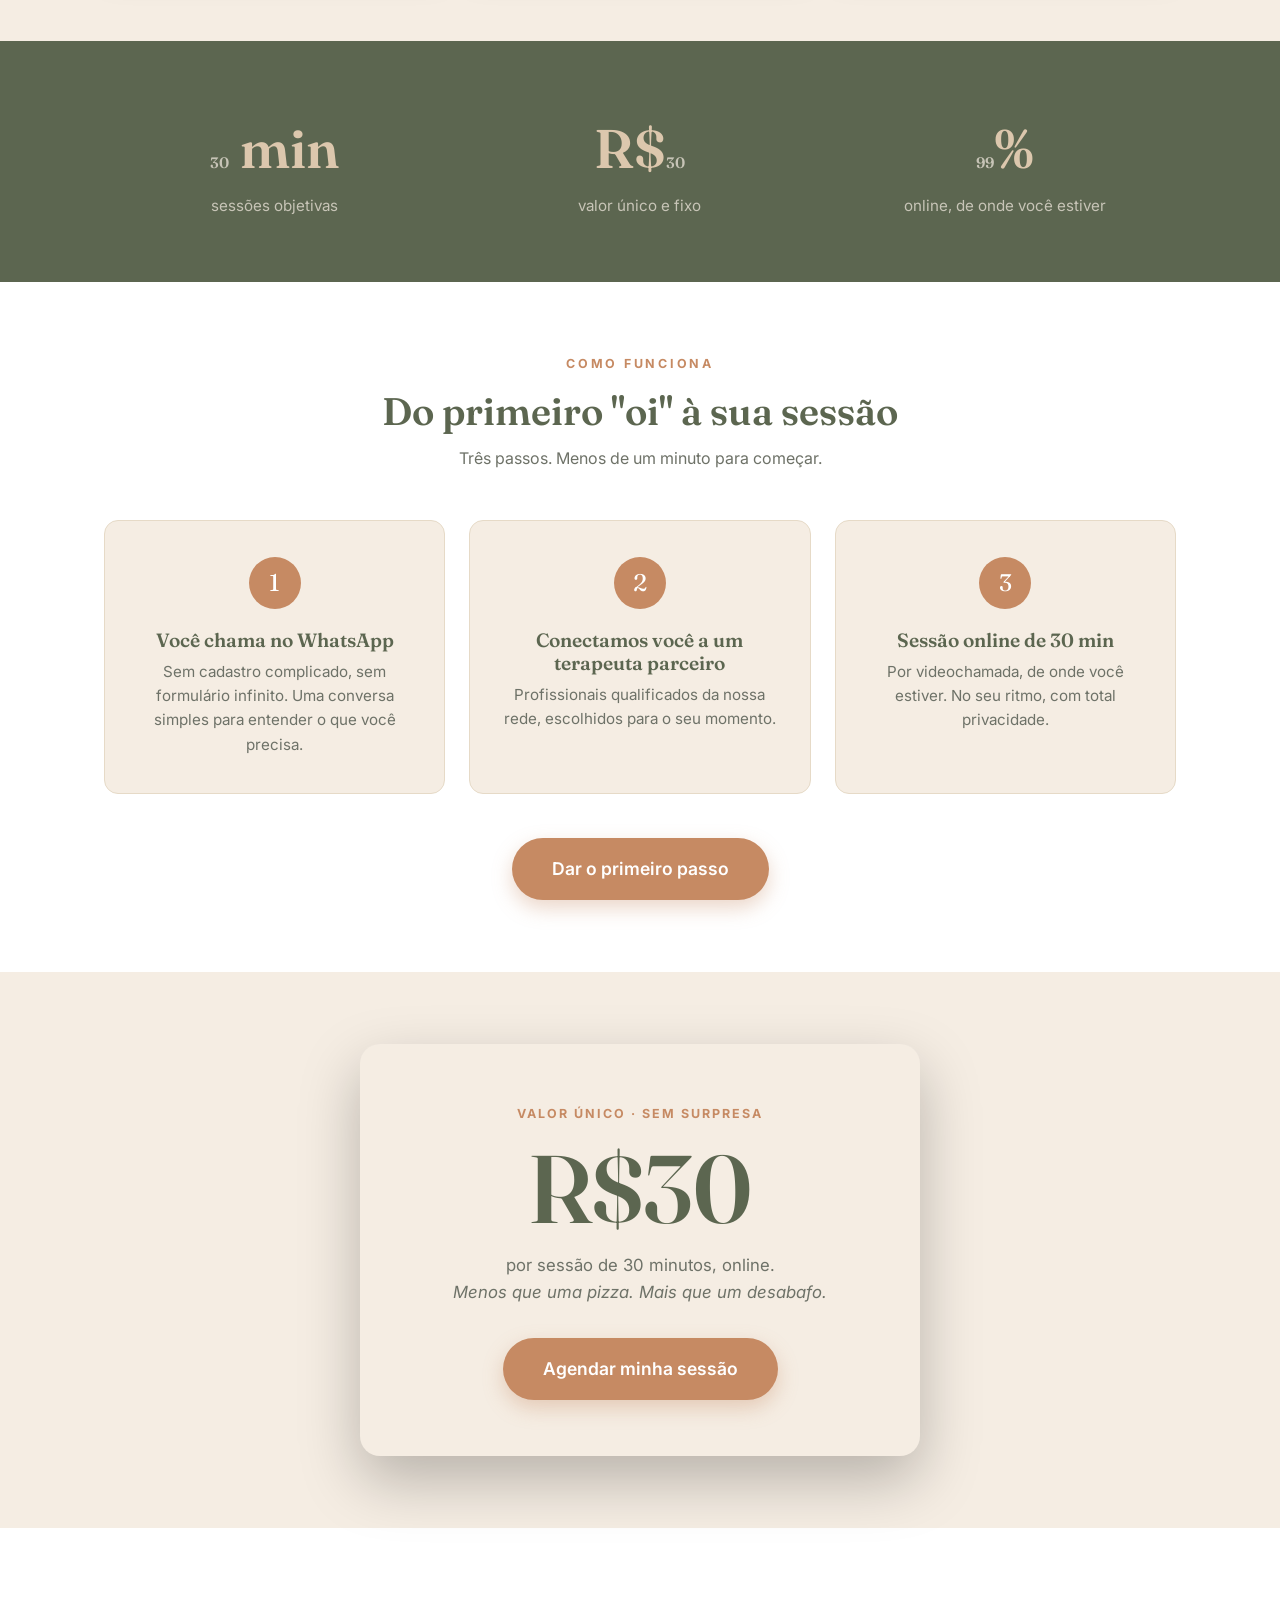
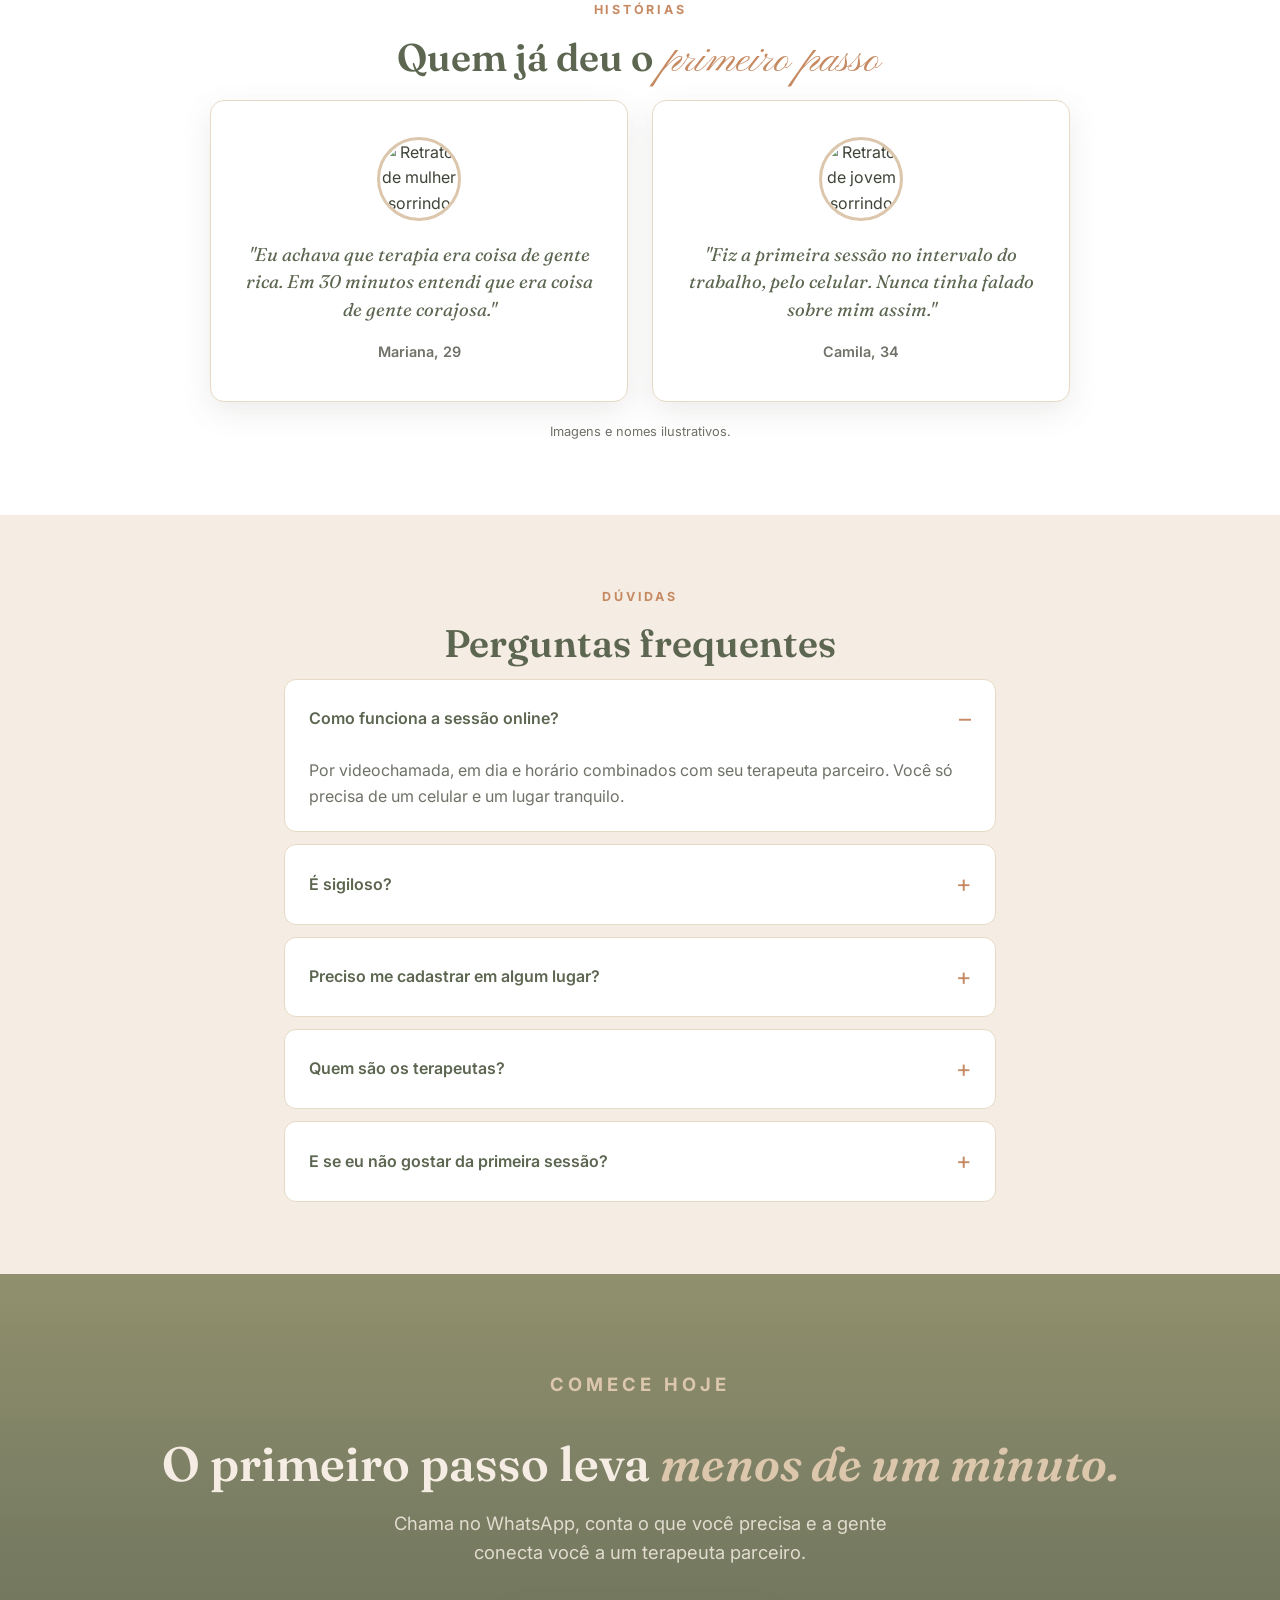
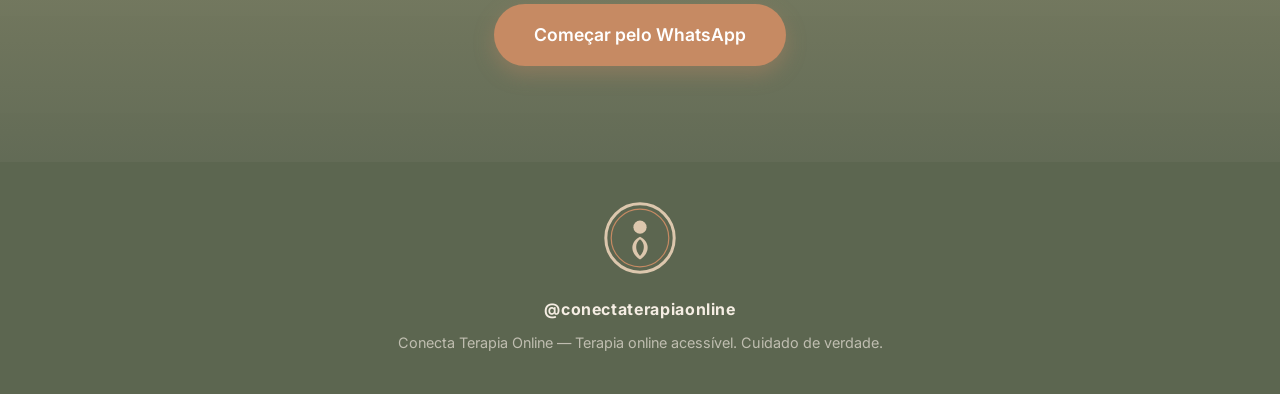
==== commit 4146cebc: "Passe premium: selo SVG, hero editorial, faixa animada, contadores e animações de rolagem" ====
--- a/index.html
+++ b/index.html
@@ -7,15 +7,21 @@
   <meta name="description" content="Terapia online acessível. Sessões de 30 minutos por R$30, com terapeutas parceiros. Cuidado de verdade.">
   <link rel="preconnect" href="https://fonts.googleapis.com">
   <link rel="preconnect" href="https://fonts.gstatic.com" crossorigin>
-  <link href="https://fonts.googleapis.com/css2?family=Fraunces:ital,opsz,wght@0,9..144,400;0,9..144,600;1,9..144,400;1,9..144,600&family=Inter:wght@400;500;600;700&display=swap" rel="stylesheet">
+  <link href="https://fonts.googleapis.com/css2?family=Fraunces:ital,opsz,wght@0,9..144,400;0,9..144,500;0,9..144,600;1,9..144,400;1,9..144,500&family=Inter:wght@400;500;600;700&family=Pinyon+Script&display=swap" rel="stylesheet">
   <link rel="stylesheet" href="css/style.css">
 </head>
 <body>
 
-  <header class="cabecalho">
+  <header class="cabecalho cabecalho-v3">
     <div class="container">
-      <a class="marca" href="#">
-        <span class="marca-selo">C</span>
+      <a class="marca" href="#" aria-label="Conecta Terapia Online">
+        <svg class="selo-svg" viewBox="0 0 120 120" aria-hidden="true">
+          <circle cx="60" cy="60" r="57" fill="none" stroke="#8B8A67" stroke-width="5"/>
+          <circle cx="60" cy="60" r="48" fill="none" stroke="#C68A63" stroke-width="2"/>
+          <circle cx="60" cy="42" r="11" fill="#8B8A67"/>
+          <path d="M60 58 C 44 66, 42 84, 60 96 C 78 84, 76 66, 60 58 Z" fill="#8B8A67"/>
+          <path d="M60 62 C 52 68, 51 80, 60 90 C 69 80, 68 68, 60 62 Z" fill="#F5EDE3"/>
+        </svg>
         <span class="marca-nome">Conecta Terapia <span>Online</span></span>
       </a>
       <nav class="nav-links">
@@ -28,48 +34,72 @@
   </header>
 
   <main>
-    <!-- HERO -->
-    <section class="hero-novo">
-      <div class="container">
-        <div class="hero-conteudo">
-          <span class="hero-selo">Terapia online · R$30 · 30 min</span>
-          <h1>Cuidar da mente não deveria ser <em>privilégio.</em></h1>
-          <p class="hero-apoio">Sessões online de 30 minutos por R$30, com terapeutas parceiros. Sem burocracia, sem vergonha, sem desculpa para adiar.</p>
+    <!-- HERO EDITORIAL -->
+    <section class="hero-v3">
+      <div class="container hero-v3-grid">
+        <div class="hero-v3-texto revelar">
+          <span class="hero-selo">Terapia online acessível</span>
+          <h1>Cuidar da mente <span class="script">não deveria</span> ser privilégio.</h1>
+          <p class="hero-apoio">Sessões online de 30 minutos por <strong>R$30</strong>, com terapeutas parceiros. Sem burocracia, sem vergonha, sem desculpa para adiar.</p>
           <div class="hero-acoes">
             <a class="btn btn-primario btn-grande" href="#" data-whatsapp>Quero começar agora</a>
-            <span class="hero-micro">Resposta rápida no WhatsApp</span>
-          </div>
-          <div class="hero-confianca">
-            <span>100% online</span>
-            <span>R$30 fixos</span>
-            <span>Sigiloso</span>
-          </div>
-        </div>
-      </div>
-    </section>
+            <a class="hero-link" href="#como-funciona">ver como funciona</a>
+          </div>
+          <div class="hero-mini">
+            <div class="hero-avatars">
+              <img src="https://images.unsplash.com/photo-1573497019940-1c28c88b4f3e?auto=format&fit=crop&w=100&q=70" alt="" loading="lazy">
+              <img src="https://images.unsplash.com/photo-1580489944761-15a19d654956?auto=format&fit=crop&w=100&q=70" alt="" loading="lazy">
+              <img src="https://images.unsplash.com/photo-1544005313-94ddf0286df2?auto=format&fit=crop&w=100&q=70" alt="" loading="lazy">
+            </div>
+            <p>Para quem sempre quis fazer terapia<br>e esbarrou no preço.</p>
+          </div>
+        </div>
+        <div class="hero-v3-imagem revelar">
+          <div class="arco-fundo"></div>
+          <img class="foto-arco" src="https://images.unsplash.com/photo-1506126613408-eca07ce68773?auto=format&fit=crop&w=900&q=80" alt="Mulher meditando ao nascer do sol">
+          <div class="cartao-flutuante cf1">
+            <strong>R$30</strong>
+            <span>por sessão</span>
+          </div>
+          <div class="cartao-flutuante cf2">
+            <strong>100%</strong>
+            <span>online e sigiloso</span>
+          </div>
+        </div>
+      </div>
+    </section>
+
+    <!-- FAIXA ANIMADA -->
+    <div class="faixa" aria-hidden="true">
+      <div class="faixa-trilho">
+        <span>acolhimento</span><i>·</i><span>escuta sem julgamento</span><i>·</i><span>autocuidado</span><i>·</i><span>30 minutos</span><i>·</i><span>R$30</span><i>·</i><span>terapia possível</span><i>·</i>
+        <span>acolhimento</span><i>·</i><span>escuta sem julgamento</span><i>·</i><span>autocuidado</span><i>·</i><span>30 minutos</span><i>·</i><span>R$30</span><i>·</i><span>terapia possível</span><i>·</i>
+      </div>
+    </div>
 
     <!-- PARA QUEM É -->
     <section class="secao" id="para-quem">
       <div class="container">
-        <h2 class="secao-titulo">Feita para o seu momento</h2>
-        <p class="secao-sub">Você não precisa estar no limite para pedir ajuda. Basta querer se cuidar.</p>
+        <p class="sobretitulo revelar">Para quem é</p>
+        <h2 class="secao-titulo revelar">Feita para o <span class="script">seu</span> momento</h2>
+        <p class="secao-sub revelar">Você não precisa estar no limite para pedir ajuda. Basta querer se cuidar.</p>
         <div class="dor-cards">
-          <article class="dor-card">
+          <article class="dor-card dor-arco revelar">
             <img src="https://images.unsplash.com/photo-1544367567-0f2fcb009e0b?auto=format&fit=crop&w=800&q=80" alt="Mulher praticando yoga ao pôr do sol" loading="lazy">
             <div class="dor-card-texto">
               <h3>Ansiedade e estresse</h3>
               <p>A cabeça não desliga, o peito aperta. Terapia ajuda a organizar o que está bagunçado por dentro.</p>
             </div>
           </article>
-          <article class="dor-card">
+          <article class="dor-card dor-arco revelar">
             <img src="https://images.unsplash.com/photo-1499209974431-9dddcece7f88?auto=format&fit=crop&w=800&q=80" alt="Pessoa de braços abertos diante do nascer do sol" loading="lazy">
             <div class="dor-card-texto">
               <h3>Recomeços</h3>
-              <p>Término, luto, mudança de cidade, fase nova. Recomeçar fica mais leve com alguém do seu lado.</p>
-            </div>
-          </article>
-          <article class="dor-card">
-            <img src="https://images.unsplash.com/photo-1506126613408-eca07ce68773?auto=format&fit=crop&w=800&q=80" alt="Mulher meditando ao nascer do sol" loading="lazy">
+              <p>Término, luto, mudança de fase. Recomeçar fica mais leve com alguém do seu lado.</p>
+            </div>
+          </article>
+          <article class="dor-card dor-arco revelar">
+            <img src="https://images.unsplash.com/photo-1540555700478-4be289fbecef?auto=format&fit=crop&w=800&q=80" alt="Cena de autocuidado com vela, toalha e flores" loading="lazy">
             <div class="dor-card-texto">
               <h3>Autocuidado de verdade</h3>
               <p>Você cuida de todo mundo. Chegou a hora de ter um espaço que é só seu.</p>
@@ -79,41 +109,51 @@
       </div>
     </section>
 
+    <!-- FAIXA DE NÚMEROS -->
+    <section class="faixa-numeros">
+      <div class="container numeros-grid">
+        <div class="numero revelar"><strong><span class="contar" data-alvo="30">0</span> min</strong><span>sessões objetivas</span></div>
+        <div class="numero revelar"><strong>R$<span class="contar" data-alvo="30">0</span></strong><span>valor único e fixo</span></div>
+        <div class="numero revelar"><strong><span class="contar" data-alvo="100">0</span>%</strong><span>online, de onde você estiver</span></div>
+      </div>
+    </section>
+
     <!-- COMO FUNCIONA -->
     <section class="secao secao-alternada" id="como-funciona">
       <div class="container">
-        <h2 class="secao-titulo">Do primeiro "oi" à sua sessão</h2>
-        <p class="secao-sub">Três passos. Menos de um minuto para começar.</p>
+        <p class="sobretitulo revelar">Como funciona</p>
+        <h2 class="secao-titulo revelar">Do primeiro "oi" à sua sessão</h2>
+        <p class="secao-sub revelar">Três passos. Menos de um minuto para começar.</p>
         <div class="passos">
-          <div class="passo">
+          <div class="passo revelar">
             <div class="passo-numero">1</div>
             <h3>Você chama no WhatsApp</h3>
             <p>Sem cadastro complicado, sem formulário infinito. Uma conversa simples para entender o que você precisa.</p>
           </div>
-          <div class="passo">
+          <div class="passo revelar">
             <div class="passo-numero">2</div>
             <h3>Conectamos você a um terapeuta parceiro</h3>
             <p>Profissionais qualificados da nossa rede, escolhidos para o seu momento.</p>
           </div>
-          <div class="passo">
+          <div class="passo revelar">
             <div class="passo-numero">3</div>
             <h3>Sessão online de 30 min</h3>
             <p>Por videochamada, de onde você estiver. No seu ritmo, com total privacidade.</p>
           </div>
         </div>
-        <div style="text-align:center; margin-top: 40px;">
-          <a class="btn btn-primario" href="#" data-whatsapp>Dar o primeiro passo</a>
+        <div style="text-align:center; margin-top: 44px;" class="revelar">
+          <a class="btn btn-primario btn-grande" href="#" data-whatsapp>Dar o primeiro passo</a>
         </div>
       </div>
     </section>
 
     <!-- PREÇO -->
-    <section class="secao preco-secao">
-      <div class="container">
-        <div class="preco-card">
+    <section class="secao">
+      <div class="container">
+        <div class="preco-card revelar">
           <span class="preco-selo">Valor único · Sem surpresa</span>
           <div class="preco-valor">R$30</div>
-          <p class="preco-desc">por sessão de 30 minutos, online.<br>Menos que uma pizza. Mais que um desabafo.</p>
+          <p class="preco-desc">por sessão de 30 minutos, online.<br><em>Menos que uma pizza. Mais que um desabafo.</em></p>
           <a class="btn btn-primario btn-grande" href="#" data-whatsapp>Agendar minha sessão</a>
         </div>
       </div>
@@ -122,15 +162,15 @@
     <!-- DEPOIMENTOS -->
     <section class="secao secao-alternada">
       <div class="container">
-        <h2 class="secao-titulo">Quem já deu o primeiro passo</h2>
-        <p class="secao-sub">Histórias de quem decidiu se cuidar.</p>
+        <p class="sobretitulo revelar">Histórias</p>
+        <h2 class="secao-titulo revelar">Quem já deu o <span class="script">primeiro passo</span></h2>
         <div class="depo-cards">
-          <article class="depo-card">
+          <article class="depo-card revelar">
             <img src="https://images.unsplash.com/photo-1573497019940-1c28c88b4f3e?auto=format&fit=crop&w=400&q=80" alt="Retrato de mulher sorrindo" loading="lazy">
             <blockquote>"Eu achava que terapia era coisa de gente rica. Em 30 minutos entendi que era coisa de gente corajosa."</blockquote>
             <cite>Mariana, 29</cite>
           </article>
-          <article class="depo-card">
+          <article class="depo-card revelar">
             <img src="https://images.unsplash.com/photo-1580489944761-15a19d654956?auto=format&fit=crop&w=400&q=80" alt="Retrato de jovem sorrindo" loading="lazy">
             <blockquote>"Fiz a primeira sessão no intervalo do trabalho, pelo celular. Nunca tinha falado sobre mim assim."</blockquote>
             <cite>Camila, 34</cite>
@@ -143,25 +183,26 @@
     <!-- FAQ -->
     <section class="secao" id="faq">
       <div class="container container-estreito">
-        <h2 class="secao-titulo">Dúvidas frequentes</h2>
+        <p class="sobretitulo revelar" style="text-align:center;">Dúvidas</p>
+        <h2 class="secao-titulo revelar">Perguntas frequentes</h2>
         <div class="faq-lista">
-          <details class="faq-item" open>
+          <details class="faq-item revelar" open>
             <summary>Como funciona a sessão online?</summary>
             <p>Por videochamada, em dia e horário combinados com seu terapeuta parceiro. Você só precisa de um celular e um lugar tranquilo.</p>
           </details>
-          <details class="faq-item">
+          <details class="faq-item revelar">
             <summary>É sigiloso?</summary>
             <p>Totalmente. Tudo o que você compartilha na sessão é protegido pelo sigilo profissional do terapeuta.</p>
           </details>
-          <details class="faq-item">
+          <details class="faq-item revelar">
             <summary>Preciso me cadastrar em algum lugar?</summary>
             <p>Não. O primeiro contato é direto pelo WhatsApp — sem formulários, sem burocracia.</p>
           </details>
-          <details class="faq-item">
+          <details class="faq-item revelar">
             <summary>Quem são os terapeutas?</summary>
             <p>Profissionais parceiros qualificados da nossa rede, selecionados pela Conecta Terapia Online.</p>
           </details>
-          <details class="faq-item">
+          <details class="faq-item revelar">
             <summary>E se eu não gostar da primeira sessão?</summary>
             <p>Sem problema e sem compromisso. Você pode pedir para trocar de terapeuta parceiro ou simplesmente não continuar.</p>
           </details>
@@ -171,7 +212,8 @@
 
     <!-- CTA FINAL -->
     <section class="cta-final">
-      <div class="container">
+      <div class="container revelar">
+        <p class="sobretitulo" style="color: var(--bege);">Comece hoje</p>
         <h2>O primeiro passo leva <em>menos de um minuto.</em></h2>
         <p>Chama no WhatsApp, conta o que você precisa e a gente conecta você a um terapeuta parceiro.</p>
         <a class="btn btn-primario btn-grande" href="#" data-whatsapp>Começar pelo WhatsApp</a>
@@ -181,6 +223,13 @@
 
   <footer class="rodape">
     <div class="container">
+      <svg class="selo-svg selo-rodape" viewBox="0 0 120 120" aria-hidden="true">
+        <circle cx="60" cy="60" r="57" fill="none" stroke="#DCC7AD" stroke-width="5"/>
+        <circle cx="60" cy="60" r="48" fill="none" stroke="#C68A63" stroke-width="2"/>
+        <circle cx="60" cy="42" r="11" fill="#DCC7AD"/>
+        <path d="M60 58 C 44 66, 42 84, 60 96 C 78 84, 76 66, 60 58 Z" fill="#DCC7AD"/>
+        <path d="M60 62 C 52 68, 51 80, 60 90 C 69 80, 68 68, 60 62 Z" fill="#5C6650"/>
+      </svg>
       <div class="assinatura">@conectaterapiaonline</div>
       <p>Conecta Terapia Online — Terapia online acessível. Cuidado de verdade.</p>
     </div>
--- a/css/style.css
+++ b/css/style.css
@@ -664,3 +664,208 @@
   .formulario, .distribuicao-box, .config-box { padding: 20px; }
   .painel-topo .container { flex-direction: column; align-items: flex-start; }
 }
+
+/* ============================================================
+   V3 — passe premium
+   ============================================================ */
+
+.script {
+  font-family: 'Pinyon Script', cursive;
+  font-weight: 400;
+  color: var(--terracota);
+  font-size: 1.12em;
+  padding: 0 .06em;
+}
+
+.selo-svg { width: 46px; height: 46px; flex-shrink: 0; }
+.selo-rodape { width: 72px; height: 72px; margin: 0 auto 16px; }
+
+.sobretitulo {
+  text-align: center;
+  font-size: .78rem;
+  letter-spacing: .22em;
+  text-transform: uppercase;
+  font-weight: 700;
+  color: var(--terracota);
+  margin-bottom: 14px;
+}
+
+.cabecalho-v3 {
+  background: rgba(245, 237, 227, .9);
+  backdrop-filter: blur(10px);
+}
+
+/* Hero editorial */
+.hero-v3 { padding: 72px 0 88px; overflow: hidden; }
+
+.hero-v3-grid {
+  display: grid;
+  grid-template-columns: 1.05fr .95fr;
+  gap: 56px;
+  align-items: center;
+}
+
+.hero-v3-texto h1 {
+  font-size: clamp(2.6rem, 5.2vw, 4.2rem);
+  line-height: 1.08;
+  margin-bottom: 22px;
+  font-weight: 500;
+}
+
+.hero-v3-texto .hero-selo {
+  display: inline-block;
+  font-size: .78rem;
+  letter-spacing: .18em;
+  text-transform: uppercase;
+  color: var(--oliva);
+  font-weight: 700;
+  margin-bottom: 22px;
+  border-bottom: 2px solid var(--terracota);
+  padding-bottom: 6px;
+}
+
+.hero-v3-texto .hero-apoio { font-size: 1.18rem; color: var(--texto-suave); max-width: 480px; margin-bottom: 34px; }
+.hero-v3-texto .hero-apoio strong { color: var(--escuro); }
+
+.hero-v3-texto .hero-acoes { display: flex; align-items: center; gap: 20px; flex-wrap: wrap; margin-bottom: 38px; }
+
+.hero-link { font-weight: 600; color: var(--oliva); text-decoration: underline; text-underline-offset: 4px; font-size: .95rem; }
+.hero-link:hover { color: var(--terracota); }
+
+.hero-mini { display: flex; align-items: center; gap: 16px; }
+.hero-avatars { display: flex; }
+.hero-avatars img {
+  width: 46px; height: 46px;
+  border-radius: 50%;
+  object-fit: cover;
+  border: 3px solid var(--creme);
+  margin-left: -14px;
+}
+.hero-avatars img:first-child { margin-left: 0; }
+.hero-mini p { font-size: .9rem; color: var(--texto-suave); line-height: 1.45; }
+
+.hero-v3-imagem { position: relative; justify-self: center; width: 100%; max-width: 440px; }
+
+.arco-fundo {
+  position: absolute;
+  inset: 8% -6% -6% 10%;
+  background: var(--bege);
+  border-radius: 999px 999px 24px 24px;
+  z-index: 0;
+}
+
+.foto-arco {
+  position: relative;
+  z-index: 1;
+  width: 100%;
+  aspect-ratio: 4 / 5;
+  object-fit: cover;
+  border-radius: 999px 999px 20px 20px;
+  box-shadow: 0 30px 60px rgba(92, 102, 80, .25);
+}
+
+.cartao-flutuante {
+  position: absolute;
+  z-index: 2;
+  background: rgba(255, 255, 255, .92);
+  backdrop-filter: blur(8px);
+  border: 1px solid var(--borda);
+  border-radius: 16px;
+  padding: 14px 20px;
+  box-shadow: var(--sombra);
+  text-align: center;
+  animation: flutuar 5s ease-in-out infinite;
+}
+
+.cartao-flutuante strong { display: block; font-family: var(--fonte-titulo); font-size: 1.6rem; color: var(--escuro); }
+.cartao-flutuante span { font-size: .8rem; color: var(--texto-suave); font-weight: 600; }
+
+.cf1 { top: 12%; left: -48px; }
+.cf2 { bottom: 10%; right: -36px; animation-delay: 2.5s; }
+
+@keyframes flutuar {
+  0%, 100% { transform: translateY(0); }
+  50% { transform: translateY(-10px); }
+}
+
+/* Faixa animada */
+.faixa {
+  background: var(--oliva);
+  color: var(--creme);
+  overflow: hidden;
+  padding: 18px 0;
+  transform: rotate(-1deg) scale(1.02);
+  margin: 8px 0 0;
+}
+
+.faixa-trilho {
+  display: inline-flex;
+  gap: 28px;
+  white-space: nowrap;
+  animation: rolar 28s linear infinite;
+  font-family: var(--fonte-titulo);
+  font-style: italic;
+  font-size: 1.15rem;
+}
+
+.faixa-trilho i { font-style: normal; color: var(--bege); }
+
+@keyframes rolar {
+  from { transform: translateX(0); }
+  to { transform: translateX(-50%); }
+}
+
+/* Cards em arco */
+.dor-arco img { height: 260px; border-radius: 999px 999px 0 0; }
+.dor-arco { border-radius: 999px 999px var(--raio) var(--raio); padding-top: 10px; }
+.dor-arco .dor-card-texto { text-align: center; }
+
+/* Faixa de números */
+.faixa-numeros { background: var(--escuro); padding: 64px 0; }
+
+.numeros-grid {
+  display: grid;
+  grid-template-columns: repeat(3, 1fr);
+  gap: 24px;
+  text-align: center;
+}
+
+.numero strong {
+  display: block;
+  font-family: var(--fonte-titulo);
+  font-size: clamp(2.4rem, 5vw, 3.4rem);
+  color: var(--bege);
+  font-weight: 600;
+}
+
+.numero span { color: rgba(245, 237, 227, .7); font-size: .95rem; }
+
+/* Animação de revelação */
+.revelar {
+  opacity: 0;
+  transform: translateY(28px);
+  transition: opacity .7s ease, transform .7s ease;
+}
+
+.revelar.visivel { opacity: 1; transform: translateY(0); }
+
+@media (prefers-reduced-motion: reduce) {
+  .revelar { opacity: 1; transform: none; transition: none; }
+  .faixa-trilho, .cartao-flutuante { animation: none; }
+}
+
+/* Responsivo v3 */
+@media (max-width: 960px) {
+  .hero-v3-grid { grid-template-columns: 1fr; gap: 64px; }
+  .hero-v3-imagem { max-width: 380px; }
+  .cf1 { left: -12px; }
+  .cf2 { right: -8px; }
+  .numeros-grid { grid-template-columns: 1fr; gap: 36px; }
+}
+
+@media (max-width: 560px) {
+  .hero-v3 { padding: 52px 0 64px; }
+  .hero-v3-imagem { max-width: 300px; }
+  .cartao-flutuante { padding: 10px 14px; }
+  .cartao-flutuante strong { font-size: 1.25rem; }
+}
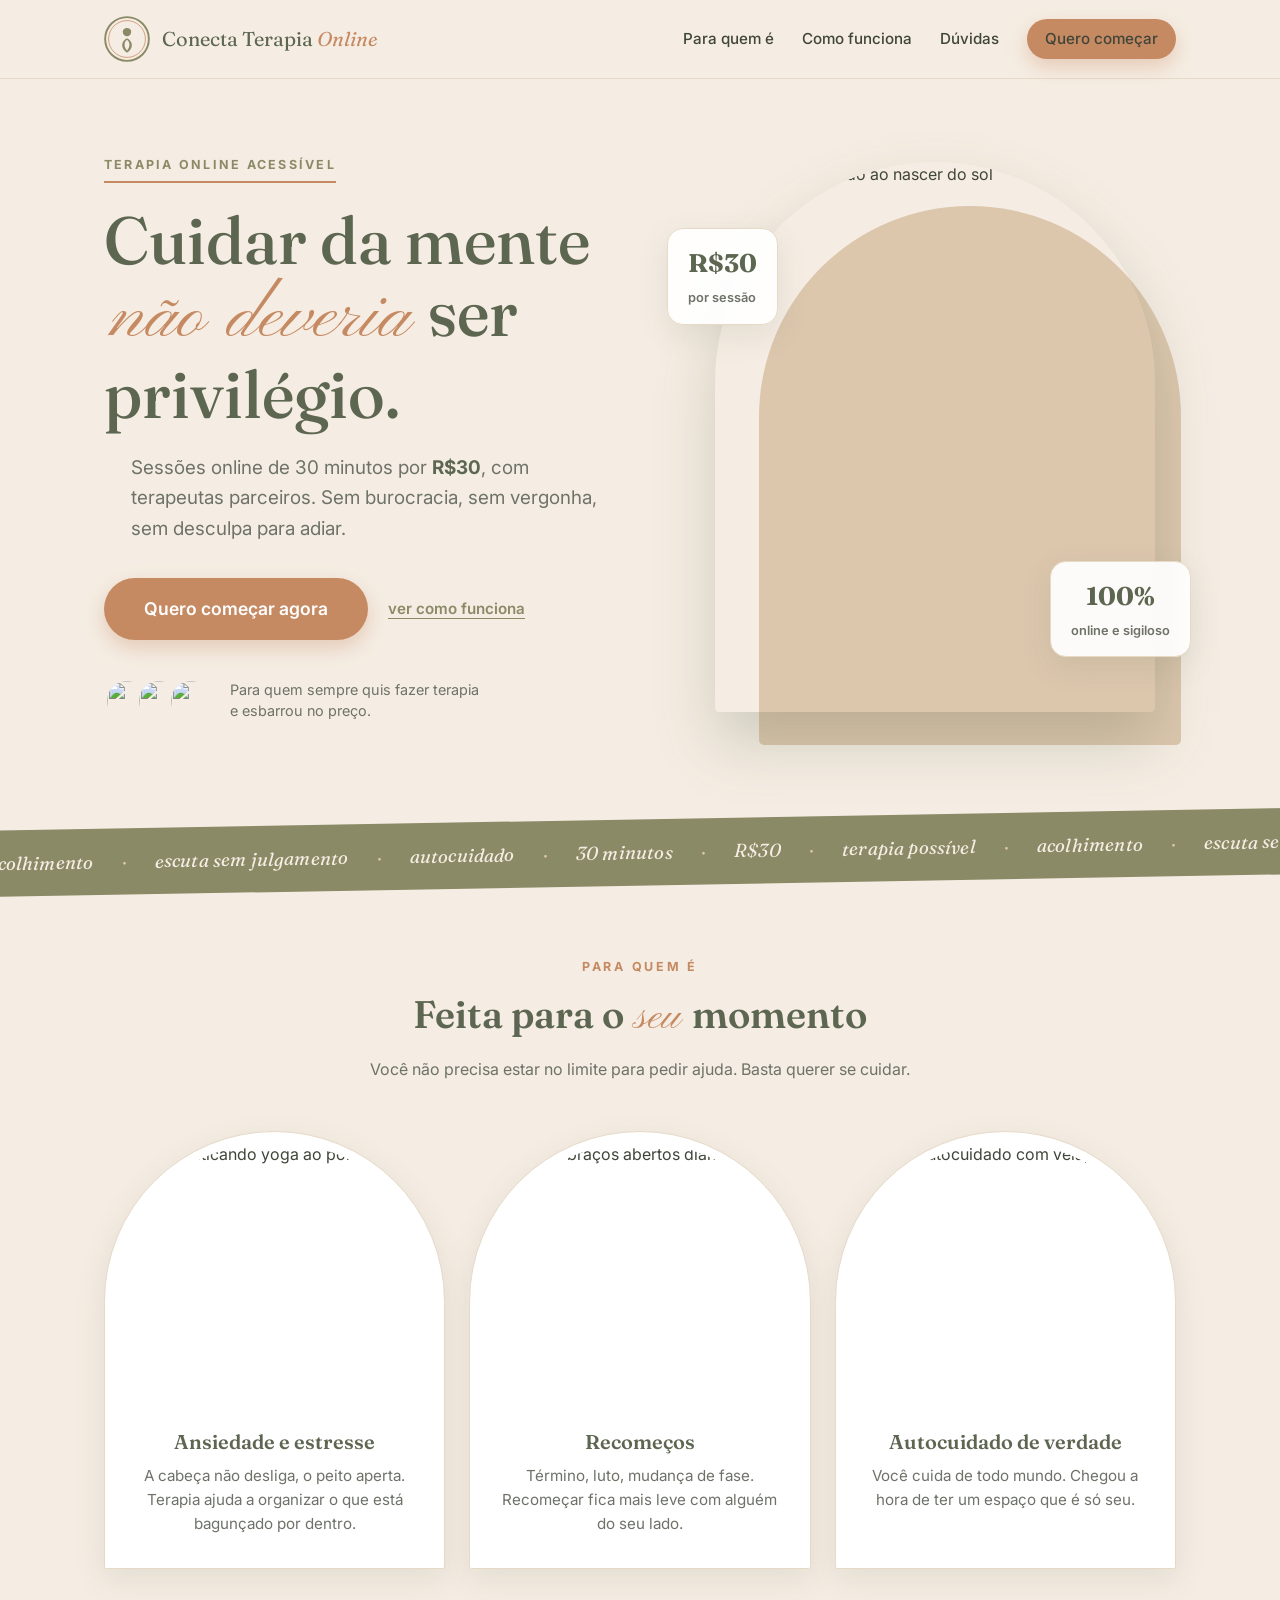
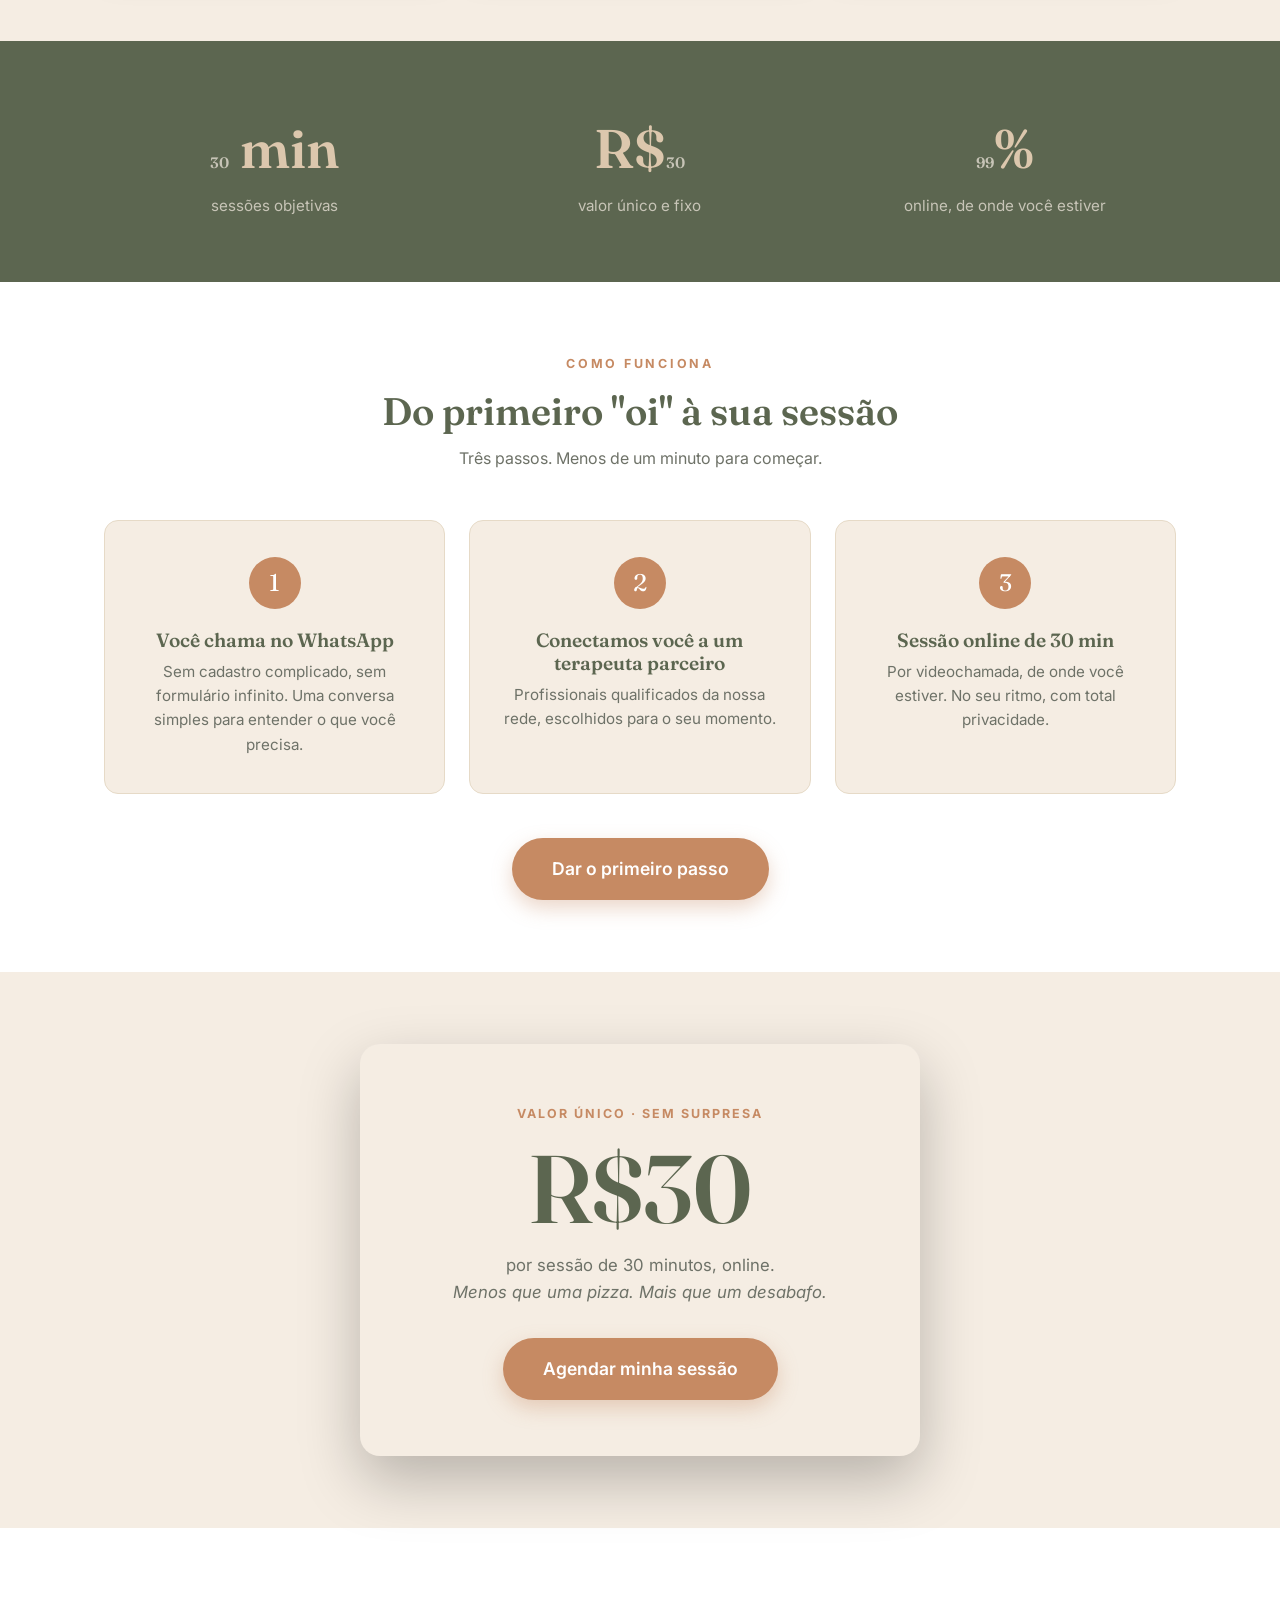
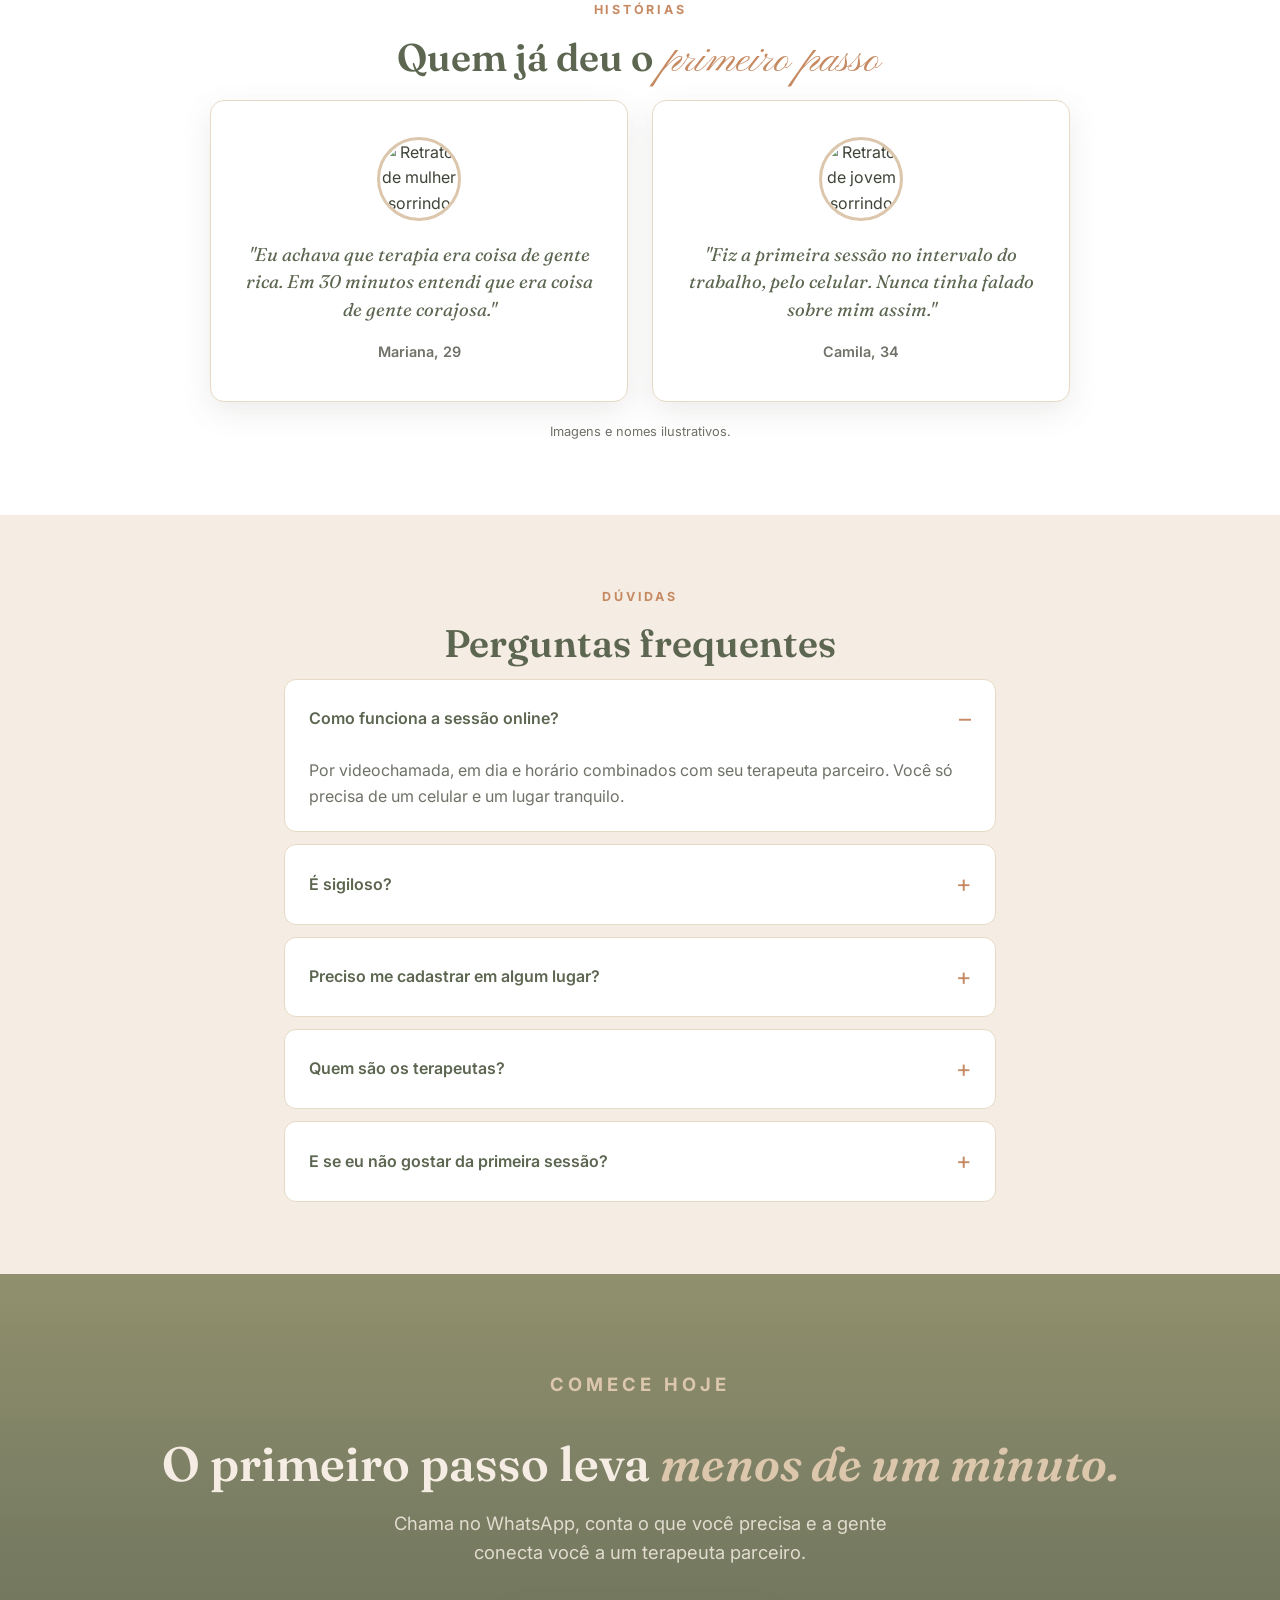
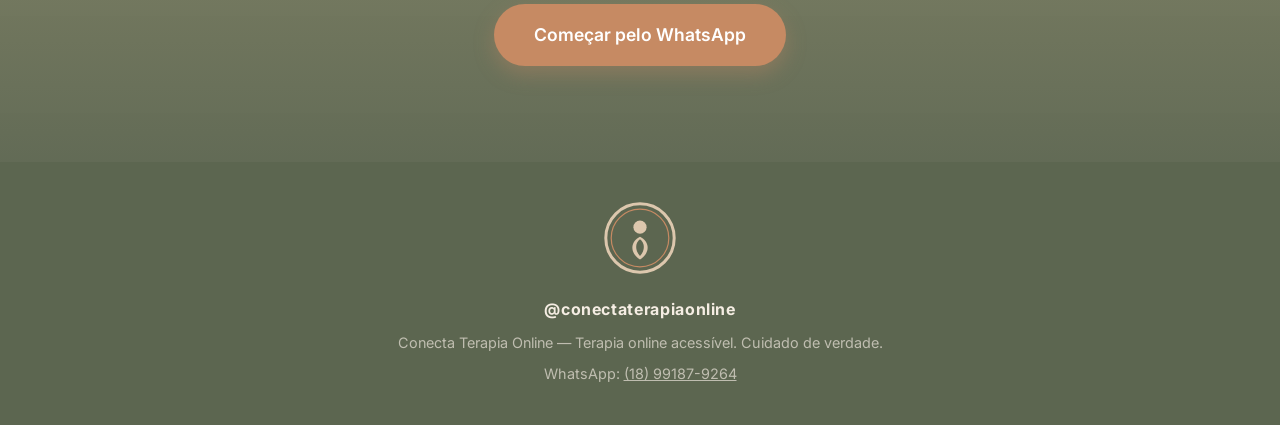
==== commit 238694ff: "Adiciona WhatsApp oficial (18) 99187-9264: botões do site apontam para wa.me/5518991879264, número e" ====
--- a/index.html
+++ b/index.html
@@ -232,6 +232,7 @@
       </svg>
       <div class="assinatura">@conectaterapiaonline</div>
       <p>Conecta Terapia Online — Terapia online acessível. Cuidado de verdade.</p>
+      <p class="whatsapp-rodape">WhatsApp: <a href="https://wa.me/5518991879264" target="_blank" rel="noopener">(18) 99187-9264</a></p>
     </div>
   </footer>
 
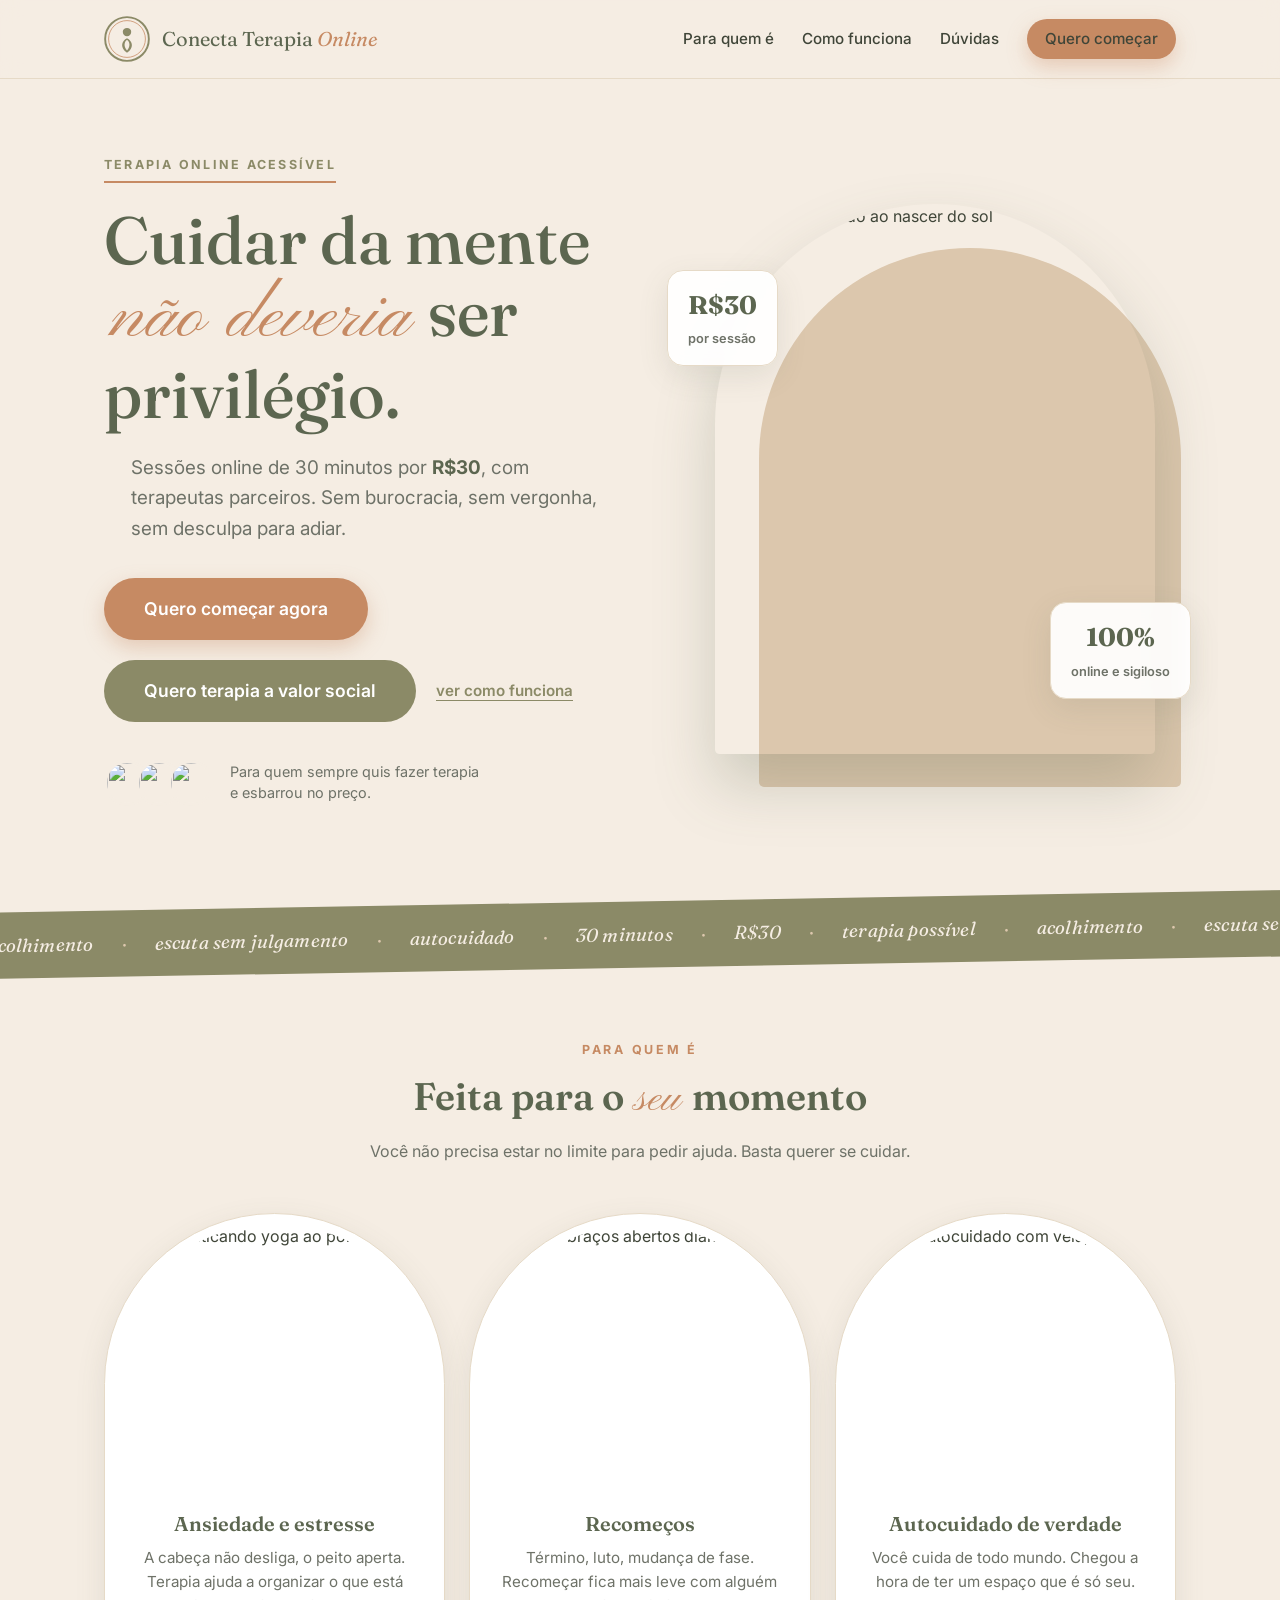
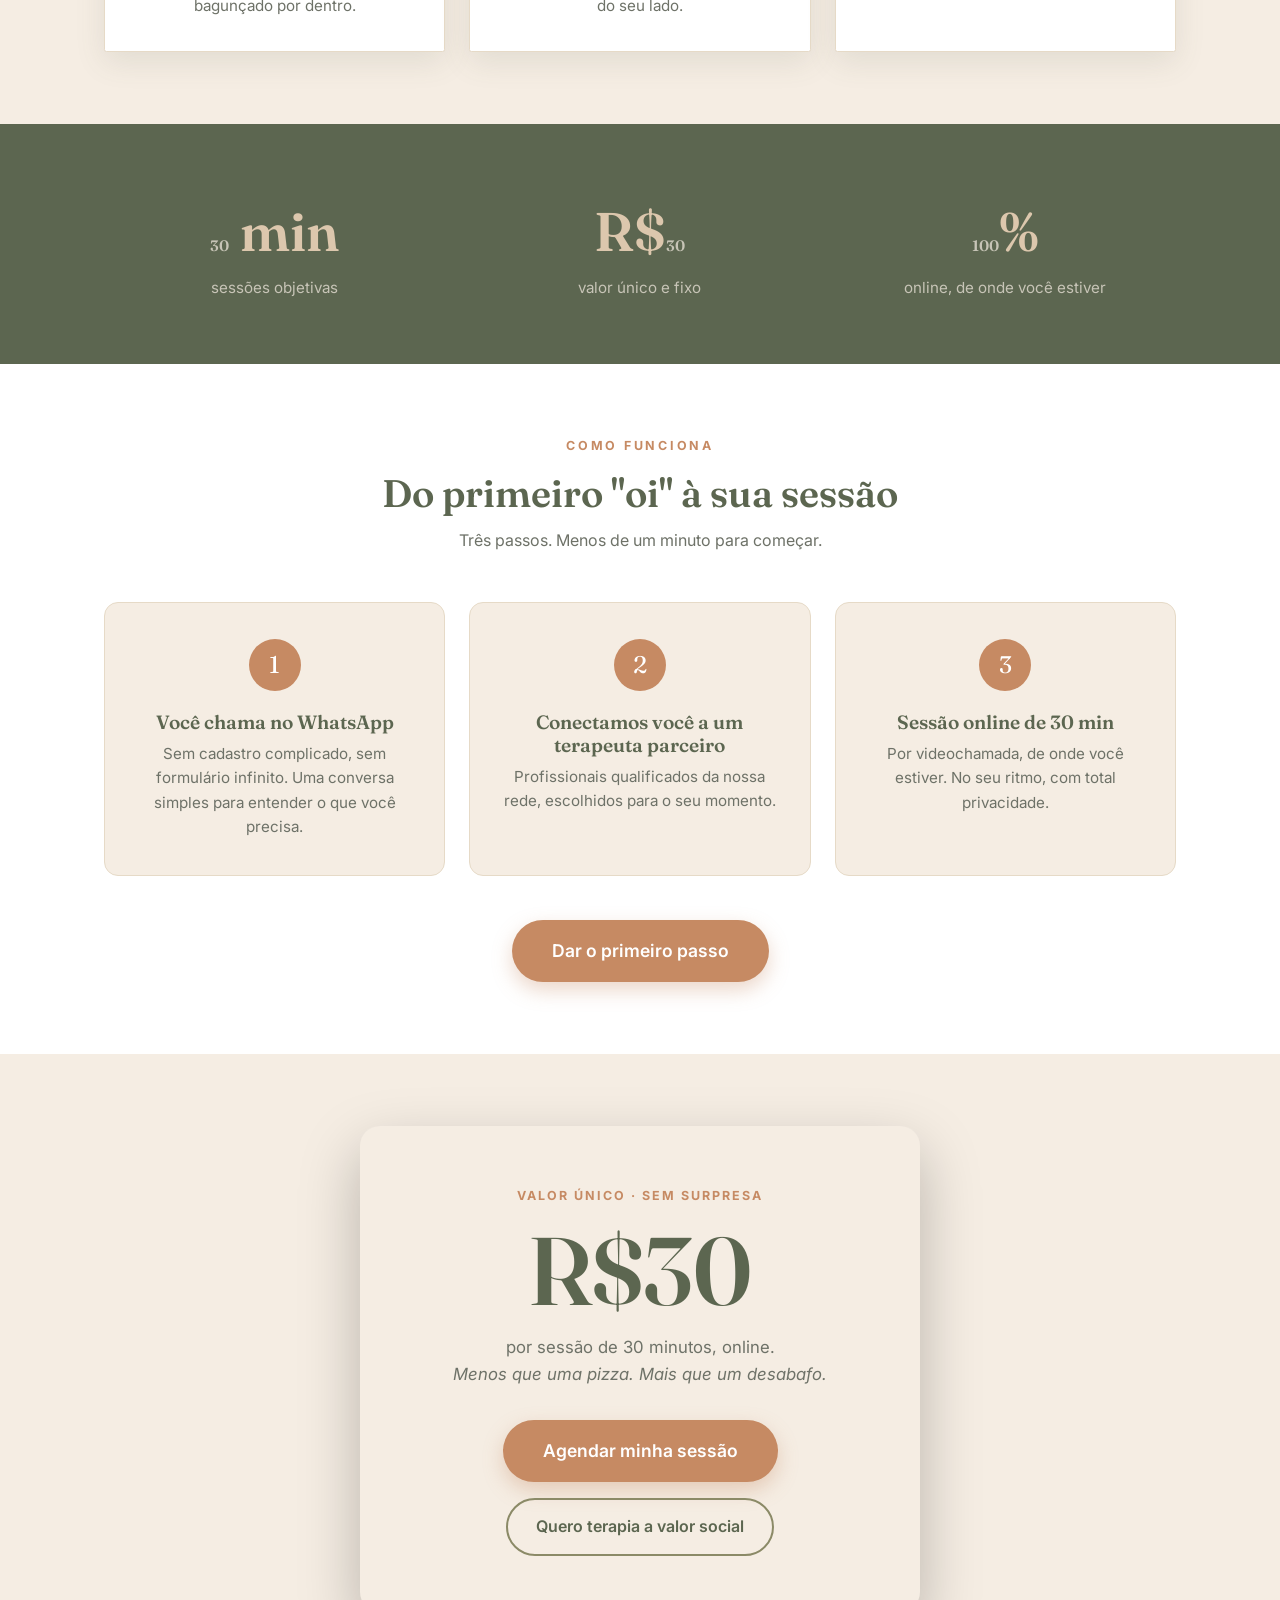
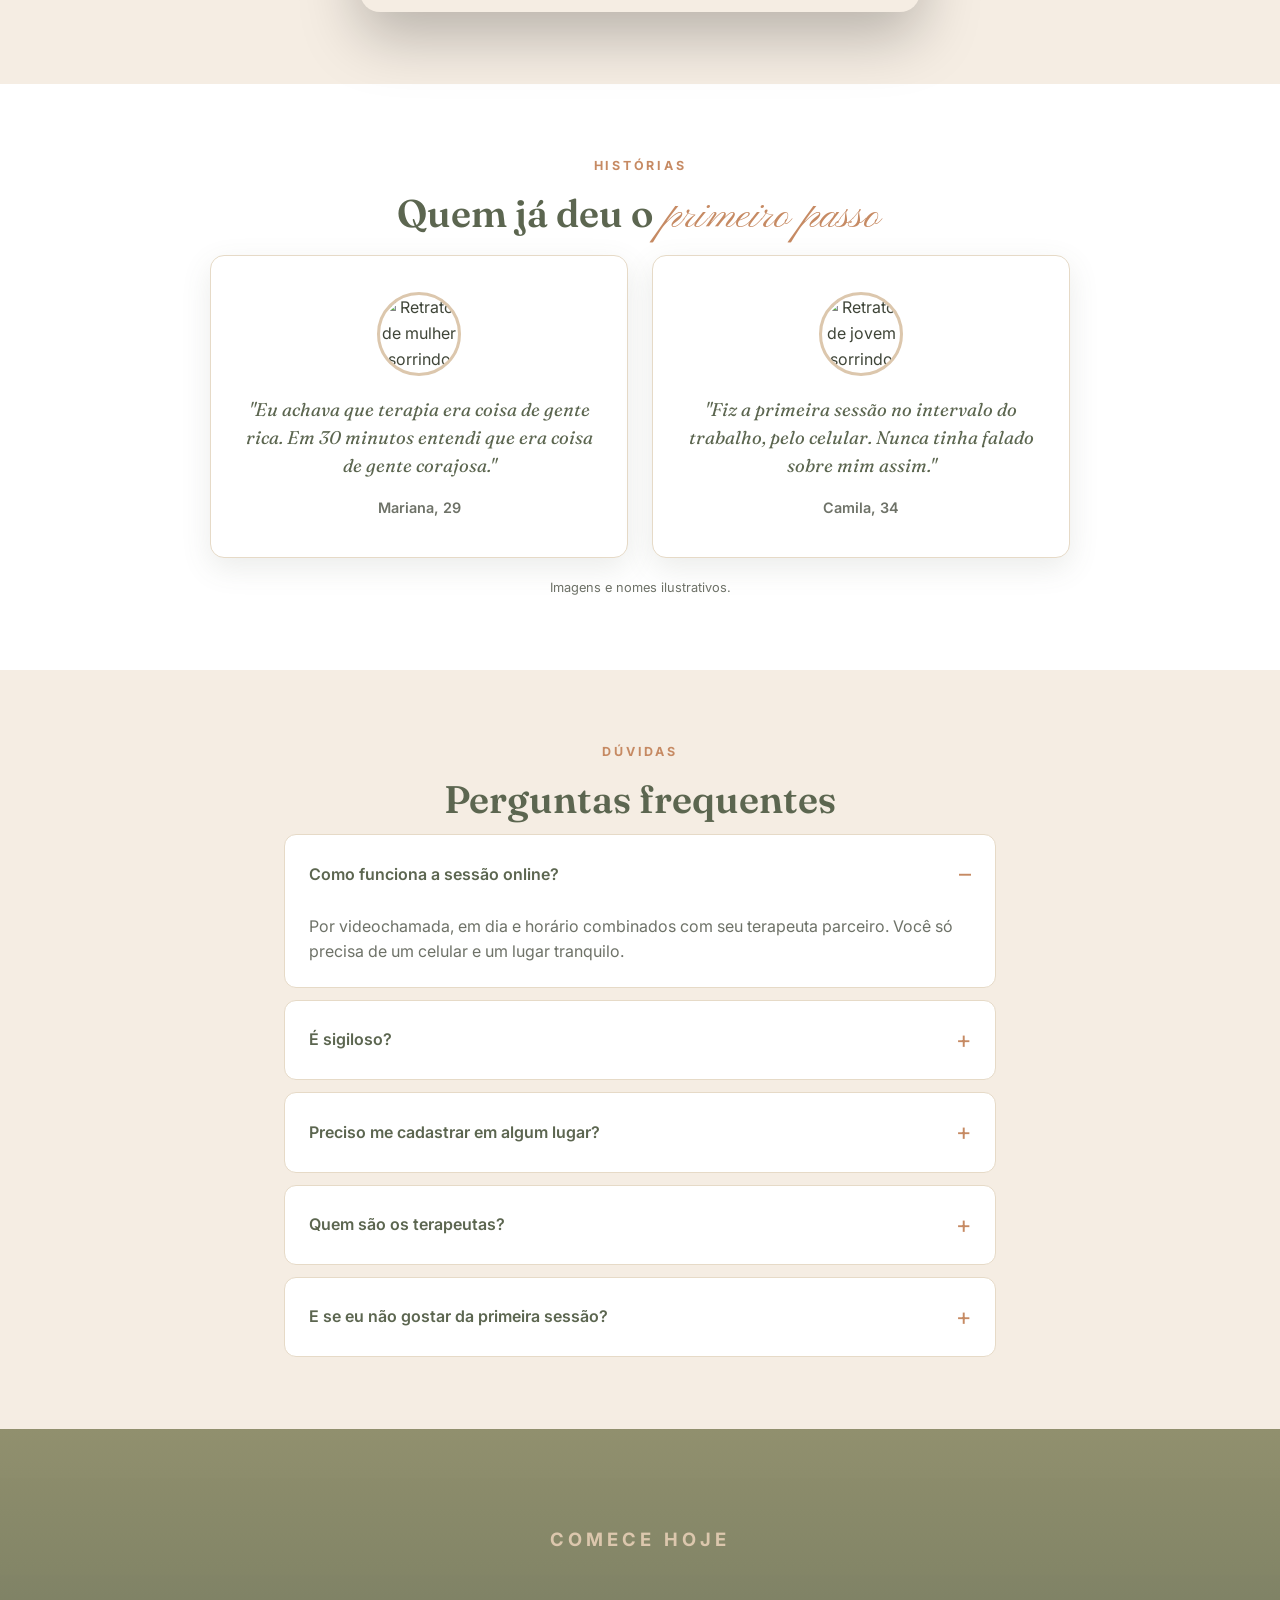
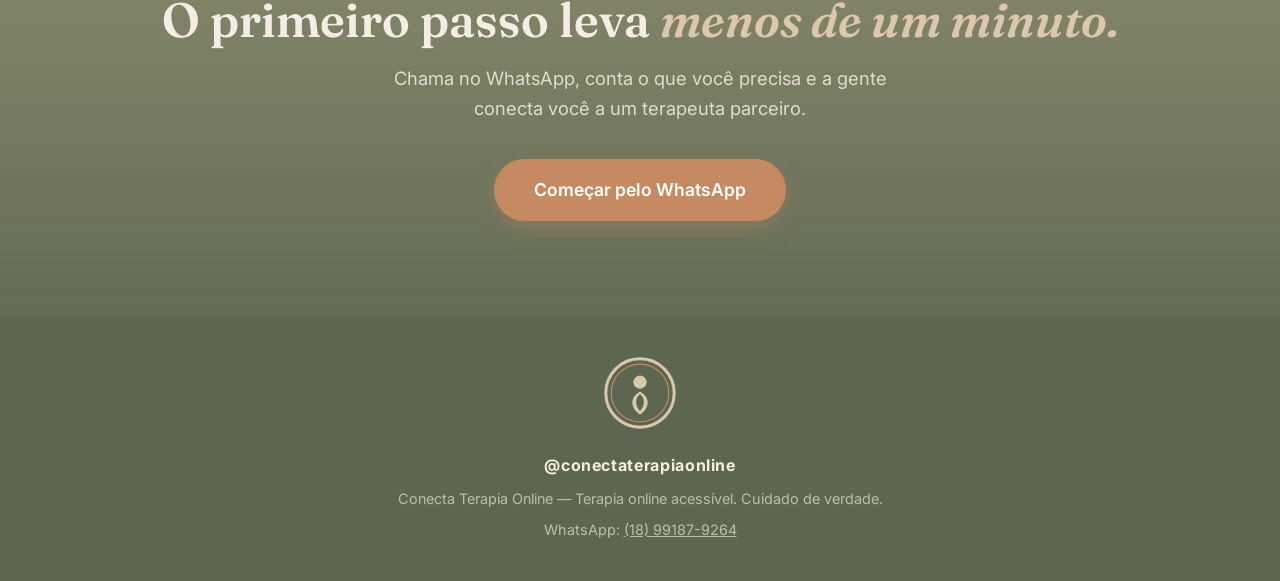
==== commit 5287c0b1: "Página de captação com opt-in (captacao.html) + CTA 'Quero terapia a valor social' na home" ====
--- a/index.html
+++ b/index.html
@@ -43,6 +43,7 @@
           <p class="hero-apoio">Sessões online de 30 minutos por <strong>R$30</strong>, com terapeutas parceiros. Sem burocracia, sem vergonha, sem desculpa para adiar.</p>
           <div class="hero-acoes">
             <a class="btn btn-primario btn-grande" href="#" data-whatsapp>Quero começar agora</a>
+            <a class="btn btn-oliva btn-grande" href="captacao.html">Quero terapia a valor social</a>
             <a class="hero-link" href="#como-funciona">ver como funciona</a>
           </div>
           <div class="hero-mini">
@@ -155,6 +156,9 @@
           <div class="preco-valor">R$30</div>
           <p class="preco-desc">por sessão de 30 minutos, online.<br><em>Menos que uma pizza. Mais que um desabafo.</em></p>
           <a class="btn btn-primario btn-grande" href="#" data-whatsapp>Agendar minha sessão</a>
+          <div style="margin-top: 16px;">
+            <a class="btn btn-contorno" href="captacao.html">Quero terapia a valor social</a>
+          </div>
         </div>
       </div>
     </section>
--- a/css/style.css
+++ b/css/style.css
@@ -869,3 +869,74 @@
   .cartao-flutuante { padding: 10px 14px; }
   .cartao-flutuante strong { font-size: 1.25rem; }
 }
+
+/* ---------- Captação (opt-in) ---------- */
+.captacao-wrap { padding: 72px 0 80px; }
+
+.captacao-hero { text-align: center; }
+
+.captacao-hero h1 {
+  font-size: clamp(2.4rem, 5vw, 3.6rem);
+  line-height: 1.1;
+  font-weight: 500;
+  margin-bottom: 20px;
+}
+
+.captacao-hero .hero-apoio { font-size: 1.15rem; color: var(--texto-suave); max-width: 560px; margin: 0 auto 18px; }
+.captacao-hero .hero-apoio strong { color: var(--escuro); }
+
+.captacao-frase {
+  font-family: var(--fonte-titulo);
+  font-style: italic;
+  font-size: 1.15rem;
+  color: var(--terracota);
+}
+
+.form-captacao { max-width: 640px; margin-left: auto; margin-right: auto; }
+
+.campo-checkbox {
+  display: flex;
+  gap: 12px;
+  align-items: flex-start;
+  background: rgba(139, 138, 103, .1);
+  border: 1px solid var(--borda);
+  border-radius: 12px;
+  padding: 16px 18px;
+  margin-bottom: 22px;
+}
+
+.campo-checkbox input {
+  width: 20px;
+  height: 20px;
+  margin-top: 3px;
+  flex-shrink: 0;
+  accent-color: var(--terracota);
+  cursor: pointer;
+}
+
+.campo-checkbox label { font-size: .92rem; color: var(--texto); cursor: pointer; }
+
+.btn[disabled] { opacity: .45; cursor: not-allowed; transform: none; box-shadow: none; }
+.btn[disabled]:hover { transform: none; background: var(--terracota); }
+
+.form-captacao .form-acoes .btn { width: 100%; }
+
+.privacidade { font-size: .82rem; color: var(--texto-suave); text-align: center; margin-top: 18px; }
+
+.erro { display: none; color: #B3261E; font-size: .82rem; margin-top: 6px; }
+.erro.visivel { display: block; }
+
+.confirmacao {
+  display: none;
+  margin-top: 24px;
+  padding: 18px 20px;
+  background: rgba(139, 138, 103, .12);
+  border-left: 4px solid var(--oliva);
+  border-radius: 0 12px 12px 0;
+  color: var(--escuro);
+  font-size: .95rem;
+}
+
+.confirmacao.visivel { display: block; }
+.confirmacao p { margin-top: 6px; }
+.confirmacao a { color: var(--terracota); font-weight: 600; }
